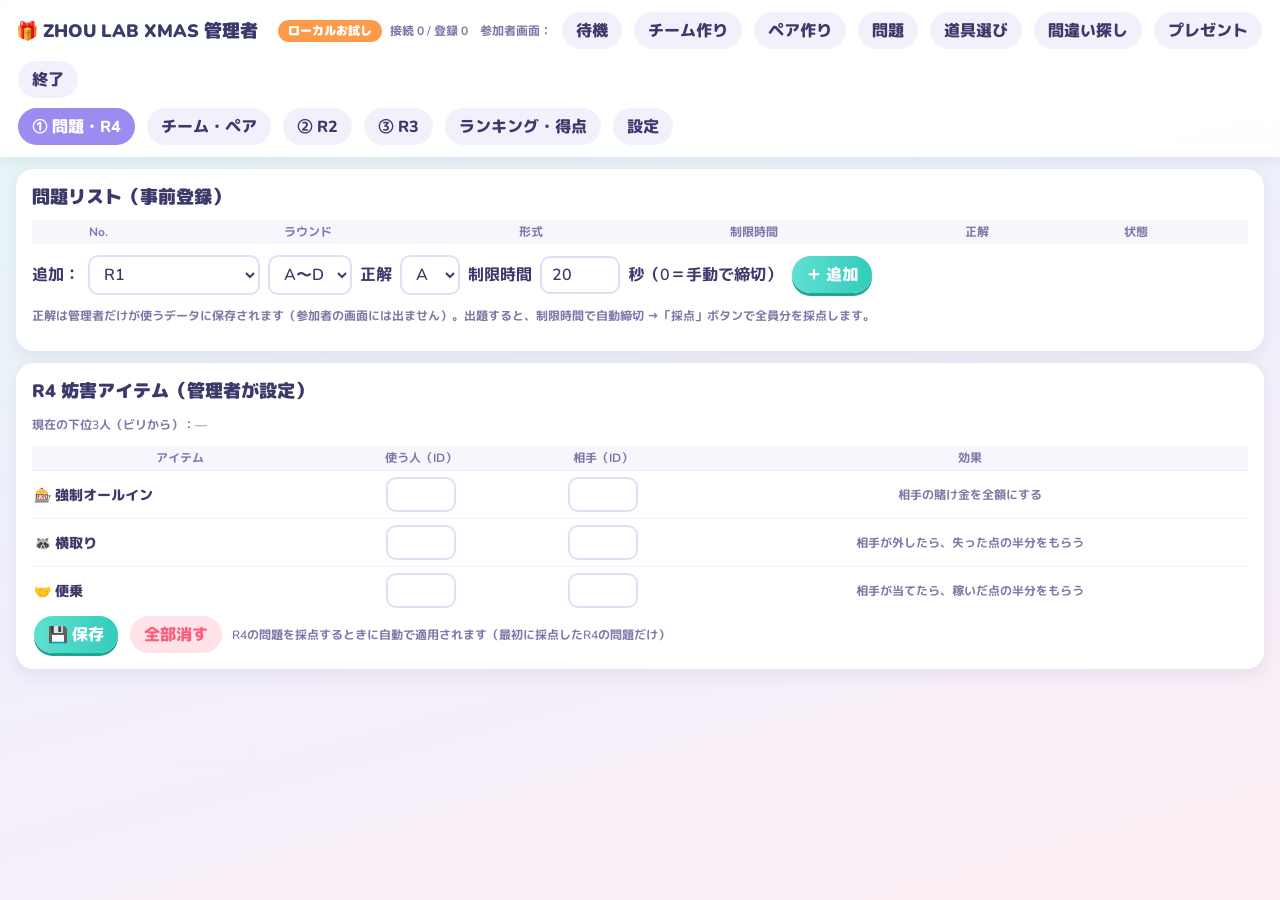
==== admin.html @ f12e36b7 "Zhou Lab Xmas Party quiz system (participant + admin) Co-Authored-By: Claude Opus 5.5 <noreply@anthr" ====
<!DOCTYPE html>
<html lang="ja">
<head>
<meta charset="utf-8">
<meta name="viewport" content="width=device-width, initial-scale=1">
<meta name="robots" content="noindex">
<title>管理者 | Zhou Lab Xmas Party</title>
<link rel="preconnect" href="https://fonts.googleapis.com"><link rel="preconnect" href="https://fonts.gstatic.com" crossorigin><link href="https://fonts.googleapis.com/css2?family=M+PLUS+Rounded+1c:wght@500;700;800;900&family=Nunito:wght@600;700;800;900&display=swap" rel="stylesheet">
<link rel="stylesheet" href="style.css">
</head>
<body class="admin">
<div id="app">読み込み中…</div>
<script type="module" src="js/admin.js"></script>
</body>
</html>
---- style.css ----
/* ===== Zhou Lab Xmas Party — パステル×丸ゴシック ===== */
:root {
  --ink: #3d3a6b; --ink2: #7d78a8; --line: #e6e2f8;
  --mint: #33ccbb; --mint2: #5fe0d0; --pink: #ff7eb3; --lav: #9b8cf0; --sky: #5bc8f0;
  --red: #ff5a7a; --green: #3fc98a; --gold: #ffc94a;
  --font: "Nunito", "M PLUS Rounded 1c", "Hiragino Maru Gothic ProN", "Noto Sans JP", sans-serif;
}
* { box-sizing: border-box; }
html, body { margin: 0; }
body { font-family: var(--font); color: var(--ink); font-weight: 700; -webkit-tap-highlight-color: transparent; touch-action: manipulation; }
button, input, select, textarea { font: inherit; color: inherit; }
.en { font-family: "Nunito", var(--font); }

/* ---------- 参加者：背景 ---------- */
body.player { min-height: 100dvh; background: linear-gradient(165deg, #c8f3ee 0%, #e9e6fc 48%, #fde3ef 100%) fixed; overflow-x: hidden; }
.bg { position: fixed; inset: 0; pointer-events: none; z-index: 0; overflow: hidden; }
.bg .snow { position: absolute; inset: 0;
  background-image: radial-gradient(#fff 1.6px, transparent 2px), radial-gradient(#ffffffcc 1.1px, transparent 1.5px), radial-gradient(#ffffffaa 2.4px, transparent 2.8px);
  background-size: 64px 80px, 40px 52px, 110px 130px; background-position: 0 0, 18px 26px, 46px 8px; animation: snow 18s linear infinite; }
@keyframes snow { to { background-position: 0 800px, 18px 546px, 46px 1308px; } }
.bg .tri { position: absolute; width: 0; height: 0; border-style: solid; }
.bg .c { position: absolute; border-radius: 50%; border: 2px solid #ffffffdd; }
.bg .wm { position: absolute; left: -8px; bottom: 18%; font-family: "Nunito", sans-serif; font-size: 92px; font-weight: 900; line-height: .9;
  color: transparent; -webkit-text-stroke: 2px #ffffffcc; white-space: nowrap; }
.bg .lights { position: absolute; top: 0; left: 0; width: 100%; height: 34px; }
.lights circle { animation: blink 2.4s ease-in-out infinite; }
.lights circle:nth-child(2n) { animation-delay: 1.2s; }
@keyframes blink { 50% { opacity: .35; } }

body.player #app { position: relative; z-index: 1; max-width: 480px; margin: 0 auto; padding: 38px 16px 28px; min-height: 100dvh; display: flex; flex-direction: column; }

/* ---------- 共通パーツ ---------- */
.card { background: #fff; border-radius: 18px; box-shadow: 0 6px 18px #7d78a822; padding: 14px 16px; position: relative; }
.lbl { font-size: 11px; font-weight: 900; letter-spacing: 2px; color: var(--ink2); font-family: "Nunito", var(--font); }
.pill { display: inline-block; font-size: 12px; font-weight: 900; color: #fff; border-radius: 999px; padding: 2px 10px; }
.muted { color: var(--ink2); }
.center { text-align: center; }
.row { display: flex; gap: 8px; align-items: center; flex-wrap: wrap; }
.grow { flex: 1; }
.err { background: var(--red); color: #fff; border-radius: 999px; padding: 8px 14px; text-align: center; margin: 8px 0; box-shadow: 0 6px 14px #ff5a7a44; }

.btn { display: block; width: 100%; border: 0; text-align: center; border-radius: 999px; padding: 13px 0 11px; font-size: 22px; font-weight: 900; letter-spacing: 2px; color: #fff; cursor: pointer;
  background: linear-gradient(90deg, var(--mint2), var(--mint)); box-shadow: 0 6px 0 #22a596, 0 10px 18px #33ccbb55; position: relative; font-family: "Nunito", var(--font); margin-top: 14px; }
.btn small { display: block; font-size: 11px; letter-spacing: 0; font-weight: 800; margin-top: -1px; }
.btn:active { transform: translateY(4px); box-shadow: 0 2px 0 #22a596; }
.btn.xmas { background: linear-gradient(90deg, #ff7e95, var(--red)); box-shadow: 0 6px 0 #d63a5a, 0 10px 18px #ff5a7a55; }
.btn.sub { background: #fff; color: var(--mint); box-shadow: 0 5px 0 #d9f4f0, 0 8px 14px #7d78a822; font-size: 17px; }
.btn:disabled { background: #cfcbe6; box-shadow: 0 6px 0 #b4afd2; }
.btn .ico { position: absolute; left: 20px; top: 50%; transform: translateY(-50%); font-size: 22px; }
.input { width: 100%; border: 2px solid #d9d4f2; border-radius: 14px; padding: 11px 14px; font-size: 20px; font-weight: 800; background: #faf9ff; text-align: center; outline: none; }
.input:focus { border-color: var(--mint); }

/* 上部バー */
.topbar { display: flex; align-items: center; gap: 10px; background: #ffffffe6; border-radius: 999px; padding: 5px 16px 5px 5px; box-shadow: 0 4px 12px #7d78a822; margin-bottom: 12px; }
.idchip { background: linear-gradient(135deg, var(--mint2), var(--mint)); color: #fff; font-weight: 900; font-size: 24px; border-radius: 999px; padding: 1px 14px; min-width: 62px; text-align: center; font-family: "Nunito", sans-serif; }
.topbar .nm { font-size: 15px; font-weight: 800; overflow: hidden; text-overflow: ellipsis; white-space: nowrap; max-width: 40%; }
.pts { margin-left: auto; text-align: right; font-weight: 900; font-size: 21px; line-height: 1.1; font-family: "Nunito", sans-serif; }
.pts small { display: block; font-size: 9px; letter-spacing: 2px; color: var(--ink2); }

/* 見出し */
.head { text-align: center; margin: 4px 0 14px; }
.head .tag { display: inline-block; background: var(--lav); color: #fff; font-size: 12px; font-weight: 900; letter-spacing: 2px; border-radius: 999px; padding: 3px 14px; font-family: "Nunito", sans-serif; }
.head .t { font-size: 30px; font-weight: 900; line-height: 1.15; margin-top: 4px; font-family: "Nunito", var(--font); }
.head .jp { font-size: 12px; color: var(--ink2); font-weight: 800; }

/* 待機 */
.wait { margin-top: auto; text-align: center; padding-top: 20px; }
.wait .t { font-size: 14px; font-weight: 900; letter-spacing: 3px; font-family: "Nunito", sans-serif; }
.wait .jp { font-size: 11px; color: var(--ink2); }
.dots { display: flex; justify-content: center; gap: 8px; margin-bottom: 8px; }
.dots i { width: 10px; height: 10px; border-radius: 50%; background: var(--mint); animation: hop 1.2s ease-in-out infinite; }
.dots i:nth-child(2) { background: var(--pink); animation-delay: .15s; }
.dots i:nth-child(3) { background: var(--gold); animation-delay: .3s; }
@keyframes hop { 40% { transform: translateY(-6px); } }

/* ---------- プレゼントボックス（CSSで描画） ---------- */
.gift { --c1: #ff9cc2; --c2: #ff6a9b; --rb: #fff; position: relative; aspect-ratio: 1 / 1; }
.gift .body { position: absolute; left: 8%; right: 8%; top: 38%; bottom: 2%; border-radius: 8% 8% 14% 14%; background: linear-gradient(160deg, var(--c1), var(--c2)); box-shadow: 0 6px 12px #7d78a833; }
.gift .lid { position: absolute; left: 2%; right: 2%; top: 26%; height: 18%; border-radius: 10%/30%; background: linear-gradient(160deg, var(--c1), var(--c2)); filter: brightness(1.06); box-shadow: 0 3px 0 #0000001a; }
.gift .rv { position: absolute; left: 43%; width: 14%; top: 26%; bottom: 2%; background: var(--rb); opacity: .95; }
.gift .bow { position: absolute; top: 6%; left: 50%; width: 52%; height: 24%; transform: translateX(-50%); }
.gift .bow::before, .gift .bow::after { content: ""; position: absolute; top: 10%; width: 48%; height: 90%; border: 0.32em solid var(--rb); border-radius: 50% 50% 50% 50% / 60% 60% 40% 40%; box-sizing: border-box; }
.gift .bow::before { left: 0; transform: rotate(-18deg); }
.gift .bow::after { right: 0; transform: rotate(18deg); }
.gift .num { position: absolute; left: 50%; top: 66%; transform: translate(-50%, -50%); background: #fff; color: var(--ink); border-radius: 999px; min-width: 46%; text-align: center;
  font-family: "Nunito", sans-serif; font-weight: 900; font-size: 1.5em; line-height: 1.25; box-shadow: 0 2px 4px #0002; }
.g1 { --c1: #ff9cc2; --c2: #ff6a9b; } .g2 { --c1: #7fe3f5; --c2: #36b8e6; } .g3 { --c1: #b9aefb; --c2: #8a78ec; }
.g4 { --c1: #86ecc0; --c2: #36c98e; --rb: #ff5a7a; } .g5 { --c1: #ffe07a; --c2: #ffb53a; --rb: #ff5a7a; }
.g6 { --c1: #ff9aa9; --c2: #ff5a7a; --rb: #ffe07a; } .g7 { --c1: #9be9e0; --c2: #33ccbb; } .g8 { --c1: #ffc1dc; --c2: #ff8fc0; }
.g9 { --c1: #a7d8ff; --c2: #5b9cf0; --rb: #ffe07a; } .g10 { --c1: #ffd6a0; --c2: #ff9a4a; }
.gift.gone { opacity: .25; filter: grayscale(1); }
.gift.gone .lid, .gift.gone .bow { transform: translate(-6%, -30%) rotate(-14deg); transform-origin: left; }
.gift.gone .bow { transform: translate(-56%, -60%) rotate(-14deg); }
.gift.on { animation: wiggle .9s ease-in-out infinite; filter: drop-shadow(0 0 10px #33ccbbcc); }
.gift.on .num { background: var(--mint); color: #fff; }
.gift.bomb .num { background: #3d3a6b; color: #fff; }
@keyframes wiggle { 0%, 100% { transform: rotate(0); } 25% { transform: rotate(-5deg) scale(1.04); } 75% { transform: rotate(5deg) scale(1.04); } }
button.giftbtn { border: 0; background: none; padding: 0; cursor: pointer; font-size: 13px; }
button.giftbtn:disabled { cursor: default; }

/* ---------- エントリー ---------- */
.logo { text-align: center; margin-top: 18px; }
.logo .l1 { font-size: 13px; font-weight: 900; letter-spacing: 5px; color: var(--mint); font-family: "Nunito", sans-serif; }
.logo .l2 { font-family: "Nunito", sans-serif; font-size: 58px; font-weight: 900; line-height: .95; margin-top: 6px; color: var(--ink); filter: drop-shadow(0 3px 0 #fff) drop-shadow(0 6px 0 #ffffff88); }
.logo .l2 em { font-style: normal; background: linear-gradient(90deg, var(--mint), var(--sky), var(--lav), var(--pink)); -webkit-background-clip: text; background-clip: text; color: transparent; }
.logo .l3 { display: inline-block; margin-top: 10px; background: var(--red); color: #fff; font-weight: 900; font-size: 14px; letter-spacing: 4px; border-radius: 999px; padding: 2px 16px; font-family: "Nunito", sans-serif; }
.logo .jp { font-size: 13px; color: var(--ink2); margin-top: 8px; }
.logo .gift { width: 120px; margin: 10px auto 0; font-size: 16px; animation: float 3s ease-in-out infinite; }
@keyframes float { 50% { transform: translateY(-8px) rotate(-3deg); } }

/* ---------- マイID ---------- */
.idcard { text-align: center; padding: 22px 16px 18px; overflow: hidden; }
.idcard::before { content: ""; position: absolute; inset: 0 0 auto 0; height: 9px; background: repeating-linear-gradient(90deg, var(--red) 0 18px, #fff 18px 26px, var(--green) 26px 44px, #fff 44px 52px); }
.idcard .big { font-family: "Nunito", sans-serif; font-size: 150px; font-weight: 900; line-height: 1; letter-spacing: -4px;
  background: linear-gradient(160deg, var(--mint) 0%, var(--sky) 45%, var(--lav) 75%, var(--pink) 100%); -webkit-background-clip: text; background-clip: text; color: transparent; }
.idcard .who { font-size: 22px; font-weight: 900; }
.chips { display: flex; gap: 8px; justify-content: center; margin-top: 8px; flex-wrap: wrap; }

/* ---------- 回答 ---------- */
.timer { display: flex; align-items: center; gap: 10px; margin-bottom: 14px; }
.tbar { flex: 1; height: 12px; border-radius: 999px; background: #ffffffaa; overflow: hidden; box-shadow: inset 0 1px 2px #7d78a833; }
.tbar i { display: block; height: 100%; border-radius: 999px; background: linear-gradient(90deg, var(--mint), var(--sky), var(--pink)); transition: width .25s linear; }
.tnum { font-size: 24px; font-weight: 900; min-width: 2ch; text-align: right; font-family: "Nunito", sans-serif; }
.choices { display: grid; grid-template-columns: 1fr 1fr; gap: 12px; }
.ch { aspect-ratio: 1.1; border-radius: 24px; border: 5px solid #fff; display: flex; align-items: center; justify-content: center; font-family: "Nunito", sans-serif;
  font-size: 84px; font-weight: 900; color: #fff; text-shadow: 0 4px 0 #0000001a; box-shadow: 0 8px 16px #7d78a833; position: relative; cursor: pointer; transition: transform .12s; }
.cA { background: linear-gradient(150deg, #ff9cc2, #ff6a9b); } .cB { background: linear-gradient(150deg, #7fe3f5, #36b8e6); }
.cC { background: linear-gradient(150deg, #ffe07a, #ffb53a); } .cD { background: linear-gradient(150deg, #86ecc0, #36c98e); }
.cO { background: radial-gradient(circle at 35% 30%, #8eeaf8, #36b8e6); border-radius: 50%; aspect-ratio: 1; }
.cX { background: radial-gradient(circle at 35% 30%, #ffb0c8, #ff6a9b); border-radius: 50%; aspect-ratio: 1; }
.choices.dimmed .ch:not(.sel) { opacity: .4; filter: saturate(.6); }
.ch.sel { transform: scale(1.04); box-shadow: 0 0 0 4px var(--mint), 0 0 24px #33ccbbaa; }
.ch .tick { position: absolute; top: 8px; right: 8px; width: 32px; height: 32px; border-radius: 50%; background: #fff; color: var(--mint); font-size: 20px; display: flex; align-items: center; justify-content: center; text-shadow: none; }
.locked { text-align: center; margin-top: 6px; }
.locked .ch { width: 56%; margin: 0 auto; font-size: 116px; cursor: default; }
.stamp { display: inline-flex; align-items: center; gap: 8px; margin-top: 20px; background: #fff; border-radius: 999px; padding: 8px 22px; font-size: 20px; font-weight: 900; letter-spacing: 2px; color: var(--mint); box-shadow: 0 6px 16px #33ccbb44; font-family: "Nunito", sans-serif; }
.locked .jp { font-size: 12px; color: var(--ink2); margin-top: 12px; }
.bigicon { font-size: 80px; text-align: center; margin: 30px 0 6px; }

/* 賭け */
.bet { text-align: center; margin-top: 14px; }
.bet .v { font-family: "Nunito", sans-serif; font-size: 46px; font-weight: 900; line-height: 1.1; }
.bet .v small { font-size: 16px; color: var(--ink2); }
input[type=range].slider { -webkit-appearance: none; appearance: none; width: 100%; height: 14px; border-radius: 999px; margin: 14px 0 10px;
  background: linear-gradient(90deg, var(--mint), var(--sky), var(--pink)) 0 / var(--p, 0%) 100% no-repeat, #eeeafb; outline: none; }
input[type=range].slider::-webkit-slider-thumb { -webkit-appearance: none; width: 32px; height: 32px; border-radius: 50%; background: #fff; border: 5px solid var(--pink); box-shadow: 0 2px 6px #7d78a855; }
input[type=range].slider::-moz-range-thumb { width: 22px; height: 22px; border-radius: 50%; background: #fff; border: 5px solid var(--pink); }
.quick { display: flex; gap: 8px; }
.quick button { flex: 1; border: 0; font-size: 12px; font-weight: 900; color: var(--ink2); background: #f4f2fd; border-radius: 999px; padding: 6px 0; font-family: "Nunito", sans-serif; }

/* ---------- 判定 ---------- */
.result { position: relative; text-align: center; padding-top: 30px; flex: 1; display: flex; flex-direction: column; }
.result .burst { position: absolute; left: -40px; right: -40px; top: -20px; height: 340px; pointer-events: none;
  background: repeating-conic-gradient(from 0deg at 50% 50%, #ffffffaa 0 7deg, transparent 7deg 18deg);
  -webkit-mask: radial-gradient(circle at 50% 50%, #000 25%, transparent 68%); mask: radial-gradient(circle at 50% 50%, #000 25%, transparent 68%); animation: spin 30s linear infinite; }
@keyframes spin { to { transform: rotate(360deg); } }
.judge { position: relative; font-family: "Nunito", sans-serif; font-size: 62px; font-weight: 900; margin-top: 90px; animation: pop .5s cubic-bezier(.3, 1.6, .5, 1);
  background: linear-gradient(90deg, #33ccbb, #5bc8f0 30%, #9b8cf0 60%, #ff7eb3 85%, #ffc94a); -webkit-background-clip: text; background-clip: text; color: transparent;
  filter: drop-shadow(3px 3px 0 #fff) drop-shadow(-3px -3px 0 #fff) drop-shadow(3px -3px 0 #fff) drop-shadow(-3px 3px 0 #fff) drop-shadow(0 8px 12px #9b8cf066); }
.judge.ng { background: linear-gradient(90deg, #a9a4cf, #8a85b8); -webkit-background-clip: text; background-clip: text; }
.judge.none { background: linear-gradient(90deg, #ff9ab9, #ff5a7a); -webkit-background-clip: text; background-clip: text; }
@keyframes pop { from { transform: scale(.3); opacity: 0; } }
.result .plus { font-family: "Nunito", sans-serif; font-size: 58px; font-weight: 900; margin-top: 50px; }
.result .plus small { display: block; font-size: 12px; letter-spacing: 4px; color: var(--ink2); }
.spark { position: absolute; color: #fff; text-shadow: 0 0 8px #fff, 0 0 14px var(--gold); animation: blink 1.6s infinite; }

/* ---------- チーム・ペア ---------- */
.teamno { font-family: "Nunito", sans-serif; font-size: 70px; font-weight: 900; color: #fff; border-radius: 22px; width: 130px; margin: 6px auto; text-shadow: 0 3px 0 #0002; }
.mem { list-style: none; padding: 0; margin: 10px 0; font-size: 17px; }
.mem li { margin: 6px 0; }
.pid { display: inline-block; background: var(--mint); color: #fff; border-radius: 999px; padding: 0 8px; font-family: "Nunito", sans-serif; font-weight: 900; }

/* ---------- 道具 ---------- */
.counter { display: flex; justify-content: space-between; align-items: center; margin-bottom: 10px; }
.counter b { font-family: "Nunito", sans-serif; font-size: 30px; font-weight: 900; color: var(--mint); }
.tools { display: grid; grid-template-columns: repeat(3, 1fr); gap: 9px; }
.tl { position: relative; background: #fff; border-radius: 16px; box-shadow: 0 4px 10px #7d78a822; border: 3px solid #fff; overflow: visible; cursor: pointer; padding: 0; }
.tl img { width: 100%; aspect-ratio: 1; object-fit: contain; display: block; border-radius: 12px; }
.tl .n { position: absolute; top: 4px; left: 7px; font-size: 11px; font-weight: 900; color: var(--ink2); background: #ffffffcc; border-radius: 6px; padding: 0 4px; }
.tl.on { border-color: var(--mint); background: #ebfbf9; }
.tl.on::after { content: "✓"; position: absolute; top: -7px; right: -7px; width: 24px; height: 24px; border-radius: 50%; background: var(--mint); color: #fff; font-size: 14px; font-weight: 900; display: flex; align-items: center; justify-content: center; }
.sticky { position: sticky; bottom: 10px; z-index: 3; }

/* ---------- 間違い探し ---------- */
.spotbar { display: flex; gap: 6px; align-items: center; margin-bottom: 8px; }
.zoom { border: 0; background: #fff; border-radius: 999px; padding: 6px 12px; font-weight: 900; color: var(--ink2); box-shadow: 0 3px 8px #7d78a822; }
.zoom.on { background: var(--mint); color: #fff; }
.spotwrap { overflow: auto; max-height: 64vh; border-radius: 16px; border: 4px solid #fff; box-shadow: 0 6px 18px #7d78a833; background: #fff; }
.spotinner { position: relative; }
.spotinner img { width: 100%; display: block; user-select: none; -webkit-user-drag: none; }
.marks { position: absolute; inset: 0; pointer-events: none; }
.mark { position: absolute; width: 34px; height: 34px; margin: -17px 0 0 -17px; border: 4px solid var(--red); border-radius: 50%; box-shadow: 0 0 0 2px #fff; }
.ans { position: absolute; transform: translate(-50%, -50%); border: 3px dashed var(--green); border-radius: 50%; }

/* ---------- プレゼント選び ---------- */
.turn { display: flex; justify-content: space-between; align-items: center; color: #fff; border-radius: 999px; padding: 9px 18px; margin-bottom: 8px; background: #b9b4d8; }
.turn.me { background: linear-gradient(90deg, #ff8aa0, var(--red)); box-shadow: 0 6px 14px #ff5a7a44; }
.turn b { font-size: 19px; font-weight: 900; font-family: "Nunito", var(--font); line-height: 1.15; }
.turn b small { display: block; font-size: 11px; font-weight: 800; opacity: .95; }
.turn span { font-size: 20px; font-weight: 900; font-family: "Nunito", sans-serif; }
.last { text-align: center; font-size: 13px; color: var(--ink2); margin-bottom: 6px; }
.last b { color: var(--red); font-size: 16px; }
.gifts { display: grid; grid-template-columns: repeat(5, 1fr); gap: 4px 6px; margin-bottom: 8px; }
.tbl { width: 100%; border-collapse: collapse; font-size: 13px; font-weight: 800; }
.tbl th { font-size: 10px; color: var(--ink2); padding: 3px; }
.tbl td { text-align: center; padding: 6px 2px; border-top: 1px solid #eeeafb; }
.tbl td:first-child { text-align: left; white-space: nowrap; }
.tbl small { color: var(--ink2); font-size: 9px; margin-left: 1px; }
.tbl .tot { font-size: 17px; color: var(--mint); font-family: "Nunito", sans-serif; }
.tbl tr.me td { background: #f2fdfb; }
.over { text-align: center; font-family: "Nunito", sans-serif; font-weight: 900; font-size: 26px; margin: 6px 0; }

/* ---------- 管理者 ---------- */
body.admin { background: linear-gradient(165deg, #e3f8f5 0%, #f1effc 50%, #fdeef4 100%) fixed; min-height: 100vh; font-weight: 600; }
body.admin #app { padding: 0 16px 40px; max-width: 1400px; margin: 0 auto; }
.abar { position: sticky; top: 0; z-index: 5; background: #ffffffee; backdrop-filter: blur(6px); margin: 0 -16px 12px; padding: 10px 16px; box-shadow: 0 4px 14px #7d78a822; }
.abar .ttl { font-family: "Nunito", var(--font); font-weight: 900; font-size: 18px; margin-right: 12px; }
.ab { border: 0; background: #f2f0fb; color: var(--ink); border-radius: 999px; padding: 7px 14px; font-weight: 800; cursor: pointer; margin: 2px; }
.ab:hover { background: #e8e5f8; }
.ab.on { background: var(--mint); color: #fff; }
.ab.main { background: linear-gradient(90deg, var(--mint2), var(--mint)); color: #fff; box-shadow: 0 3px 0 #22a596; }
.ab.warn { background: #ffe3e9; color: var(--red); }
.ab.tab.on { background: var(--lav); }
.ab:disabled { opacity: .4; cursor: default; }
.admin .card { margin: 12px 0; }
.admin h3 { margin: 0 0 10px; font-size: 18px; font-weight: 900; }
.admin input, .admin select, .admin textarea { border: 2px solid #e2def5; border-radius: 10px; padding: 6px 10px; background: #fff; }
.admin .tbl { font-size: 14px; }
.admin .tbl th { font-size: 12px; background: #f7f6fd; }
.admin .tbl td { border-top: 1px solid #efedf9; }
.admin .tbl tr.sel td { background: #effbf9; }
.admin .tbl tr.low td { background: #fff0f4; }
.admin .tools { grid-template-columns: repeat(auto-fill, minmax(110px, 1fr)); }
.admin .tl { cursor: default; padding-bottom: 6px; }
.admin .tl input { width: calc(100% - 10px); margin: 4px 5px 0; }
.tname { font-size: 10px; color: var(--ink2); padding: 2px 6px; word-break: break-all; }
.dist .drow { display: flex; align-items: center; gap: 8px; margin: 5px 0; }
.dist .dl { width: 40px; text-align: center; border-radius: 8px; color: #fff; font-weight: 900; }
.dist .dbar { height: 18px; border-radius: 999px; background: linear-gradient(90deg, var(--mint), var(--pink)); }
.ggrid { display: grid; grid-template-columns: repeat(auto-fill, minmax(420px, 1fr)); gap: 10px; }
.bigstat { font-family: "Nunito", sans-serif; font-size: 34px; font-weight: 900; }
.hint { font-size: 12px; color: var(--ink2); font-weight: 600; }
code { background: #f2f0fb; padding: 2px 6px; border-radius: 6px; }
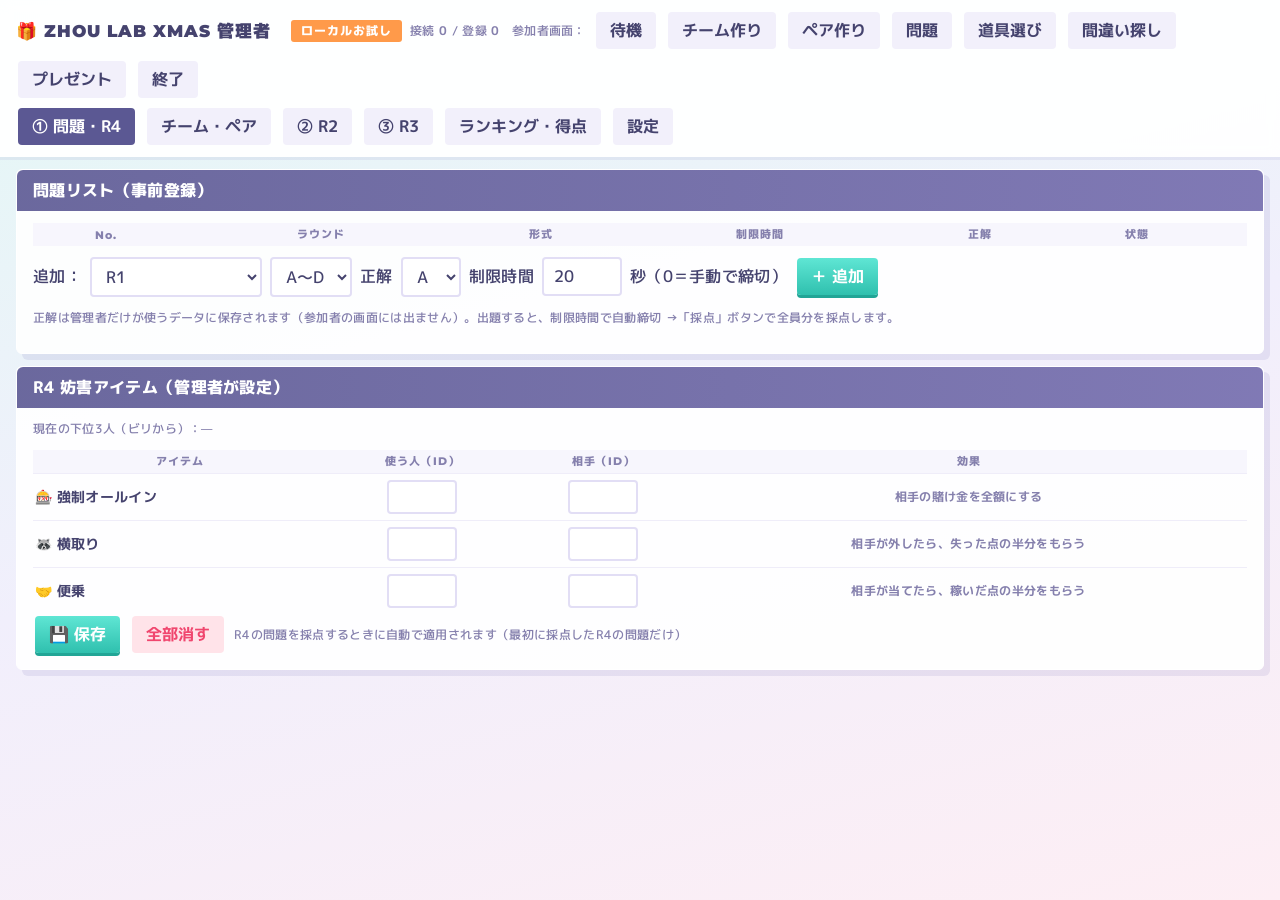
==== commit e0a68a1a: "Proseka-style UI: Montserrat + M PLUS 1p, band headers, illustrated gift boxes Co-Authored-By: Claud" ====
--- a/admin.html
+++ b/admin.html
@@ -5,7 +5,7 @@
 <meta name="viewport" content="width=device-width, initial-scale=1">
 <meta name="robots" content="noindex">
 <title>管理者 | Zhou Lab Xmas Party</title>
-<link rel="preconnect" href="https://fonts.googleapis.com"><link rel="preconnect" href="https://fonts.gstatic.com" crossorigin><link href="https://fonts.googleapis.com/css2?family=M+PLUS+Rounded+1c:wght@500;700;800;900&family=Nunito:wght@600;700;800;900&display=swap" rel="stylesheet">
+<link rel="preconnect" href="https://fonts.googleapis.com"><link rel="preconnect" href="https://fonts.gstatic.com" crossorigin><link href="https://fonts.googleapis.com/css2?family=M+PLUS+1p:wght@500;700;800;900&family=Montserrat:ital,wght@0,600;0,700;0,800;0,900;1,800;1,900&display=swap" rel="stylesheet">
 <link rel="stylesheet" href="style.css">
 </head>
 <body class="admin">
--- a/style.css
+++ b/style.css
@@ -1,27 +1,33 @@
-/* ===== Zhou Lab Xmas Party — パステル×丸ゴシック ===== */
+/* ===== Zhou Lab Xmas Party — プロセカ風（パステル×帯見出し×角ばったラベル） ===== */
 :root {
-  --ink: #3d3a6b; --ink2: #7d78a8; --line: #e6e2f8;
-  --mint: #33ccbb; --mint2: #5fe0d0; --pink: #ff7eb3; --lav: #9b8cf0; --sky: #5bc8f0;
+  --ink: #45436e; --ink2: #8580ad; --line: #e6e2f8;
+  --mint: #33ccbb; --mint2: #6ff0dc; --pink: #ff7eb3; --lav: #9b8cf0; --sky: #5bc8f0;
   --red: #ff5a7a; --green: #3fc98a; --gold: #ffc94a;
-  --font: "Nunito", "M PLUS Rounded 1c", "Hiragino Maru Gothic ProN", "Noto Sans JP", sans-serif;
+  /* 難易度ラベル風の色 */
+  --easy: #5fcf2a; --normal: #22b5e5; --hard: #ffa31a; --expert: #f0466e; --master: #b440e6;
+  --band: #5b5893;
+  --jp: "M PLUS 1p", "Hiragino Kaku Gothic ProN", "Noto Sans JP", sans-serif;
+  --en: "Montserrat", "M PLUS 1p", sans-serif;
 }
 * { box-sizing: border-box; }
 html, body { margin: 0; }
-body { font-family: var(--font); color: var(--ink); font-weight: 700; -webkit-tap-highlight-color: transparent; touch-action: manipulation; }
+body { font-family: var(--jp); color: var(--ink); font-weight: 500; -webkit-tap-highlight-color: transparent; touch-action: manipulation; letter-spacing: .02em; }
 button, input, select, textarea { font: inherit; color: inherit; }
-.en { font-family: "Nunito", var(--font); }
-
-/* ---------- 参加者：背景 ---------- */
+.en { font-family: var(--en); }
+mark { background: linear-gradient(transparent 8%, #7de8d8 8%, #7de8d8 92%, transparent 92%); color: var(--ink); padding: 0 4px; font-weight: 800; }
+
+/* ---------- 背景 ---------- */
 body.player { min-height: 100dvh; background: linear-gradient(165deg, #c8f3ee 0%, #e9e6fc 48%, #fde3ef 100%) fixed; overflow-x: hidden; }
 .bg { position: fixed; inset: 0; pointer-events: none; z-index: 0; overflow: hidden; }
 .bg .snow { position: absolute; inset: 0;
   background-image: radial-gradient(#fff 1.6px, transparent 2px), radial-gradient(#ffffffcc 1.1px, transparent 1.5px), radial-gradient(#ffffffaa 2.4px, transparent 2.8px);
   background-size: 64px 80px, 40px 52px, 110px 130px; background-position: 0 0, 18px 26px, 46px 8px; animation: snow 18s linear infinite; }
 @keyframes snow { to { background-position: 0 800px, 18px 546px, 46px 1308px; } }
+.bg .dotgrid { position: absolute; width: 150px; height: 260px; background-image: radial-gradient(#ffffffd9 2.2px, transparent 2.6px); background-size: 14px 14px; }
 .bg .tri { position: absolute; width: 0; height: 0; border-style: solid; }
 .bg .c { position: absolute; border-radius: 50%; border: 2px solid #ffffffdd; }
-.bg .wm { position: absolute; left: -8px; bottom: 18%; font-family: "Nunito", sans-serif; font-size: 92px; font-weight: 900; line-height: .9;
-  color: transparent; -webkit-text-stroke: 2px #ffffffcc; white-space: nowrap; }
+.bg .wm { position: absolute; left: -8px; bottom: 16%; font-family: var(--en); font-size: 96px; font-weight: 900; line-height: .9;
+  color: transparent; -webkit-text-stroke: 2px #ffffffcc; white-space: nowrap; letter-spacing: 2px; }
 .bg .lights { position: absolute; top: 0; left: 0; width: 100%; height: 34px; }
 .lights circle { animation: blink 2.4s ease-in-out infinite; }
 .lights circle:nth-child(2n) { animation-delay: 1.2s; }
@@ -30,203 +36,196 @@
 body.player #app { position: relative; z-index: 1; max-width: 480px; margin: 0 auto; padding: 38px 16px 28px; min-height: 100dvh; display: flex; flex-direction: column; }
 
 /* ---------- 共通パーツ ---------- */
-.card { background: #fff; border-radius: 18px; box-shadow: 0 6px 18px #7d78a822; padding: 14px 16px; position: relative; }
-.lbl { font-size: 11px; font-weight: 900; letter-spacing: 2px; color: var(--ink2); font-family: "Nunito", var(--font); }
-.pill { display: inline-block; font-size: 12px; font-weight: 900; color: #fff; border-radius: 999px; padding: 2px 10px; }
+.card { background: #ffffffeb; border-radius: 6px; box-shadow: 6px 6px 0 #5a50a01c; padding: 14px 16px; position: relative; border: 1px solid #fff; }
+.lbl { font-family: var(--en); font-size: 11px; font-weight: 800; letter-spacing: 2.5px; color: var(--ink2); }
+.pill { display: inline-block; font-family: var(--en); font-size: 12px; font-weight: 800; color: #fff; padding: 2px 10px; border-radius: 3px; letter-spacing: 1px; }
 .muted { color: var(--ink2); }
 .center { text-align: center; }
 .row { display: flex; gap: 8px; align-items: center; flex-wrap: wrap; }
 .grow { flex: 1; }
-.err { background: var(--red); color: #fff; border-radius: 999px; padding: 8px 14px; text-align: center; margin: 8px 0; box-shadow: 0 6px 14px #ff5a7a44; }
-
-.btn { display: block; width: 100%; border: 0; text-align: center; border-radius: 999px; padding: 13px 0 11px; font-size: 22px; font-weight: 900; letter-spacing: 2px; color: #fff; cursor: pointer;
-  background: linear-gradient(90deg, var(--mint2), var(--mint)); box-shadow: 0 6px 0 #22a596, 0 10px 18px #33ccbb55; position: relative; font-family: "Nunito", var(--font); margin-top: 14px; }
-.btn small { display: block; font-size: 11px; letter-spacing: 0; font-weight: 800; margin-top: -1px; }
-.btn:active { transform: translateY(4px); box-shadow: 0 2px 0 #22a596; }
-.btn.xmas { background: linear-gradient(90deg, #ff7e95, var(--red)); box-shadow: 0 6px 0 #d63a5a, 0 10px 18px #ff5a7a55; }
-.btn.sub { background: #fff; color: var(--mint); box-shadow: 0 5px 0 #d9f4f0, 0 8px 14px #7d78a822; font-size: 17px; }
-.btn:disabled { background: #cfcbe6; box-shadow: 0 6px 0 #b4afd2; }
-.btn .ico { position: absolute; left: 20px; top: 50%; transform: translateY(-50%); font-size: 22px; }
-.input { width: 100%; border: 2px solid #d9d4f2; border-radius: 14px; padding: 11px 14px; font-size: 20px; font-weight: 800; background: #faf9ff; text-align: center; outline: none; }
-.input:focus { border-color: var(--mint); }
+.err { background: var(--expert); color: #fff; border-radius: 4px; padding: 8px 14px; text-align: center; margin: 8px 0; font-weight: 700; box-shadow: 4px 4px 0 #f0466e33; }
+
+.btn { display: block; width: 100%; border: 0; text-align: center; border-radius: 999px; padding: 13px 0 10px; font-family: var(--en); font-size: 21px; font-weight: 800; letter-spacing: 4px; color: #fff; cursor: pointer;
+  background: linear-gradient(180deg, #74f0dd 0%, #33ccbb 100%); box-shadow: inset 0 0 0 2px #ffffffaa, 0 4px 0 #21a596, 0 8px 18px #33ccbb44; position: relative; margin-top: 14px; text-shadow: 0 1px 0 #0000001f; }
+.btn small { display: block; font-family: var(--jp); font-size: 11px; letter-spacing: .05em; font-weight: 700; margin-top: 0; }
+.btn:active { transform: translateY(3px); box-shadow: inset 0 0 0 2px #ffffffaa, 0 1px 0 #21a596; }
+.btn.xmas { background: linear-gradient(180deg, #ff8fa6 0%, #f0466e 100%); box-shadow: inset 0 0 0 2px #ffffffaa, 0 4px 0 #c42f52, 0 8px 18px #f0466e44; }
+.btn.sub { background: #fff; color: var(--ink); box-shadow: 0 4px 0 #e2def5, 0 6px 14px #5a50a01a; font-size: 16px; letter-spacing: 2px; text-shadow: none; }
+.btn.sub::after { content: "›"; position: absolute; right: 22px; top: 50%; transform: translateY(-55%); font-size: 26px; color: var(--mint); }
+.btn:disabled { background: linear-gradient(180deg, #dcd8ee, #c4bfdf); box-shadow: inset 0 0 0 2px #ffffff88, 0 4px 0 #aaa4cc; }
+.btn .ico { position: absolute; left: 22px; top: 50%; transform: translateY(-50%); font-size: 22px; }
+.input { width: 100%; border: 2px solid #ddd8f3; border-radius: 6px; padding: 11px 14px; font-size: 20px; font-weight: 700; background: #fff; text-align: center; outline: none; font-family: var(--jp); }
+.input:focus { border-color: var(--mint); box-shadow: 0 0 0 3px #33ccbb33; }
 
 /* 上部バー */
-.topbar { display: flex; align-items: center; gap: 10px; background: #ffffffe6; border-radius: 999px; padding: 5px 16px 5px 5px; box-shadow: 0 4px 12px #7d78a822; margin-bottom: 12px; }
-.idchip { background: linear-gradient(135deg, var(--mint2), var(--mint)); color: #fff; font-weight: 900; font-size: 24px; border-radius: 999px; padding: 1px 14px; min-width: 62px; text-align: center; font-family: "Nunito", sans-serif; }
-.topbar .nm { font-size: 15px; font-weight: 800; overflow: hidden; text-overflow: ellipsis; white-space: nowrap; max-width: 40%; }
-.pts { margin-left: auto; text-align: right; font-weight: 900; font-size: 21px; line-height: 1.1; font-family: "Nunito", sans-serif; }
-.pts small { display: block; font-size: 9px; letter-spacing: 2px; color: var(--ink2); }
-
-/* 見出し */
-.head { text-align: center; margin: 4px 0 14px; }
-.head .tag { display: inline-block; background: var(--lav); color: #fff; font-size: 12px; font-weight: 900; letter-spacing: 2px; border-radius: 999px; padding: 3px 14px; font-family: "Nunito", sans-serif; }
-.head .t { font-size: 30px; font-weight: 900; line-height: 1.15; margin-top: 4px; font-family: "Nunito", var(--font); }
-.head .jp { font-size: 12px; color: var(--ink2); font-weight: 800; }
+.topbar { display: flex; align-items: center; gap: 10px; background: #ffffffeb; border-radius: 6px; padding: 6px 14px 6px 6px; box-shadow: 5px 5px 0 #5a50a01c; margin-bottom: 14px; border: 1px solid #fff; }
+.idchip { background: linear-gradient(180deg, #5fe6d4, #2fc0ae); color: #fff; font-family: var(--en); font-weight: 900; font-size: 22px; border-radius: 4px; padding: 2px 12px 1px; min-width: 60px; text-align: center; letter-spacing: 1px; position: relative; }
+.idchip::before { content: "ID"; display: block; font-size: 8px; letter-spacing: 2px; margin-bottom: -4px; opacity: .9; }
+.topbar .nm { font-size: 15px; font-weight: 700; overflow: hidden; text-overflow: ellipsis; white-space: nowrap; max-width: 44%; }
+.pts { margin-left: auto; text-align: right; font-family: var(--en); font-weight: 900; font-size: 22px; line-height: 1.05; }
+.pts small { display: block; font-size: 9px; letter-spacing: 2.5px; color: var(--ink2); font-weight: 800; }
+
+/* 見出し（半透明の紺の帯＋輪郭だけの英字） */
+.head { position: relative; text-align: center; margin: 2px -16px 16px; padding: 12px 16px 12px; background: linear-gradient(90deg, #5b5893e0, #6a62a8d9); color: #fff; overflow: hidden; }
+.head .t { position: relative; font-family: var(--en); font-size: 25px; font-weight: 900; line-height: 1.15; margin-top: 6px; letter-spacing: 1px; }
+.head .t::before { content: attr(data-t); position: absolute; left: 50%; top: 50%; transform: translate(-50%, -54%); font-size: 64px; white-space: nowrap; color: transparent; -webkit-text-stroke: 1.2px #ffffff40; z-index: -1; letter-spacing: 3px; }
+.head .tag { display: inline-block; background: var(--normal); color: #fff; font-family: var(--en); font-size: 12px; font-weight: 800; letter-spacing: 2px; padding: 3px 14px 2px; border-radius: 2px; }
+.head .tag.append { background: linear-gradient(90deg, #a77cf2, #ff6fb0); }
+.head .jp { font-size: 12px; font-weight: 500; opacity: .95; margin-top: 2px; }
 
 /* 待機 */
 .wait { margin-top: auto; text-align: center; padding-top: 20px; }
-.wait .t { font-size: 14px; font-weight: 900; letter-spacing: 3px; font-family: "Nunito", sans-serif; }
+.wait .t { font-family: var(--en); font-size: 13px; font-weight: 800; letter-spacing: 3px; }
 .wait .jp { font-size: 11px; color: var(--ink2); }
 .dots { display: flex; justify-content: center; gap: 8px; margin-bottom: 8px; }
-.dots i { width: 10px; height: 10px; border-radius: 50%; background: var(--mint); animation: hop 1.2s ease-in-out infinite; }
+.dots i { width: 9px; height: 9px; transform: rotate(45deg); background: var(--mint); animation: hop 1.2s ease-in-out infinite; }
 .dots i:nth-child(2) { background: var(--pink); animation-delay: .15s; }
 .dots i:nth-child(3) { background: var(--gold); animation-delay: .3s; }
-@keyframes hop { 40% { transform: translateY(-6px); } }
-
-/* ---------- プレゼントボックス（CSSで描画） ---------- */
-.gift { --c1: #ff9cc2; --c2: #ff6a9b; --rb: #fff; position: relative; aspect-ratio: 1 / 1; }
-.gift .body { position: absolute; left: 8%; right: 8%; top: 38%; bottom: 2%; border-radius: 8% 8% 14% 14%; background: linear-gradient(160deg, var(--c1), var(--c2)); box-shadow: 0 6px 12px #7d78a833; }
-.gift .lid { position: absolute; left: 2%; right: 2%; top: 26%; height: 18%; border-radius: 10%/30%; background: linear-gradient(160deg, var(--c1), var(--c2)); filter: brightness(1.06); box-shadow: 0 3px 0 #0000001a; }
-.gift .rv { position: absolute; left: 43%; width: 14%; top: 26%; bottom: 2%; background: var(--rb); opacity: .95; }
-.gift .bow { position: absolute; top: 6%; left: 50%; width: 52%; height: 24%; transform: translateX(-50%); }
-.gift .bow::before, .gift .bow::after { content: ""; position: absolute; top: 10%; width: 48%; height: 90%; border: 0.32em solid var(--rb); border-radius: 50% 50% 50% 50% / 60% 60% 40% 40%; box-sizing: border-box; }
-.gift .bow::before { left: 0; transform: rotate(-18deg); }
-.gift .bow::after { right: 0; transform: rotate(18deg); }
-.gift .num { position: absolute; left: 50%; top: 66%; transform: translate(-50%, -50%); background: #fff; color: var(--ink); border-radius: 999px; min-width: 46%; text-align: center;
-  font-family: "Nunito", sans-serif; font-weight: 900; font-size: 1.5em; line-height: 1.25; box-shadow: 0 2px 4px #0002; }
-.g1 { --c1: #ff9cc2; --c2: #ff6a9b; } .g2 { --c1: #7fe3f5; --c2: #36b8e6; } .g3 { --c1: #b9aefb; --c2: #8a78ec; }
-.g4 { --c1: #86ecc0; --c2: #36c98e; --rb: #ff5a7a; } .g5 { --c1: #ffe07a; --c2: #ffb53a; --rb: #ff5a7a; }
-.g6 { --c1: #ff9aa9; --c2: #ff5a7a; --rb: #ffe07a; } .g7 { --c1: #9be9e0; --c2: #33ccbb; } .g8 { --c1: #ffc1dc; --c2: #ff8fc0; }
-.g9 { --c1: #a7d8ff; --c2: #5b9cf0; --rb: #ffe07a; } .g10 { --c1: #ffd6a0; --c2: #ff9a4a; }
-.gift.gone { opacity: .25; filter: grayscale(1); }
-.gift.gone .lid, .gift.gone .bow { transform: translate(-6%, -30%) rotate(-14deg); transform-origin: left; }
-.gift.gone .bow { transform: translate(-56%, -60%) rotate(-14deg); }
-.gift.on { animation: wiggle .9s ease-in-out infinite; filter: drop-shadow(0 0 10px #33ccbbcc); }
-.gift.on .num { background: var(--mint); color: #fff; }
-.gift.bomb .num { background: #3d3a6b; color: #fff; }
-@keyframes wiggle { 0%, 100% { transform: rotate(0); } 25% { transform: rotate(-5deg) scale(1.04); } 75% { transform: rotate(5deg) scale(1.04); } }
-button.giftbtn { border: 0; background: none; padding: 0; cursor: pointer; font-size: 13px; }
+@keyframes hop { 40% { transform: translateY(-6px) rotate(45deg); } }
+
+/* ---------- プレゼントボックス ---------- */
+.gift { position: relative; width: 100%; aspect-ratio: 1; transition: transform .2s, filter .2s; }
+.gift svg { width: 100%; height: 100%; display: block; overflow: visible; }
+.gift text { font-family: var(--en); font-weight: 900; font-size: 16px; fill: var(--ink); }
+.gift.on { transform: translateY(-7px) scale(1.06); filter: drop-shadow(0 0 8px #33ccbbcc) drop-shadow(0 0 2px #fff); animation: wiggle 1s ease-in-out infinite; }
+.gift.on text { fill: var(--mint); }
+.gift.gone { opacity: .5; filter: saturate(.25) brightness(1.1); }
+.gift.bomb text { font-size: 12px; }
+.gift.bomb { filter: drop-shadow(0 0 6px #f0466e99); }
+@keyframes wiggle { 0%, 100% { rotate: 0deg; } 25% { rotate: -4deg; } 75% { rotate: 4deg; } }
+button.giftbtn { border: 0; background: none; padding: 0; cursor: pointer; }
 button.giftbtn:disabled { cursor: default; }
 
 /* ---------- エントリー ---------- */
-.logo { text-align: center; margin-top: 18px; }
-.logo .l1 { font-size: 13px; font-weight: 900; letter-spacing: 5px; color: var(--mint); font-family: "Nunito", sans-serif; }
-.logo .l2 { font-family: "Nunito", sans-serif; font-size: 58px; font-weight: 900; line-height: .95; margin-top: 6px; color: var(--ink); filter: drop-shadow(0 3px 0 #fff) drop-shadow(0 6px 0 #ffffff88); }
-.logo .l2 em { font-style: normal; background: linear-gradient(90deg, var(--mint), var(--sky), var(--lav), var(--pink)); -webkit-background-clip: text; background-clip: text; color: transparent; }
-.logo .l3 { display: inline-block; margin-top: 10px; background: var(--red); color: #fff; font-weight: 900; font-size: 14px; letter-spacing: 4px; border-radius: 999px; padding: 2px 16px; font-family: "Nunito", sans-serif; }
-.logo .jp { font-size: 13px; color: var(--ink2); margin-top: 8px; }
-.logo .gift { width: 120px; margin: 10px auto 0; font-size: 16px; animation: float 3s ease-in-out infinite; }
+.logo { text-align: center; margin-top: 16px; position: relative; }
+.logo .l1 { font-family: var(--en); font-size: 12px; font-weight: 800; letter-spacing: 5px; color: var(--ink2); }
+.logo .l2 { font-family: var(--en); font-style: italic; font-size: 54px; font-weight: 900; line-height: .92; margin-top: 8px; letter-spacing: -1px;
+  background: linear-gradient(100deg, #33ccbb 0%, #5bc8f0 35%, #9b8cf0 65%, #ff7eb3 100%); -webkit-background-clip: text; background-clip: text; color: transparent;
+  filter: drop-shadow(2px 2px 0 #fff) drop-shadow(-2px -2px 0 #fff) drop-shadow(2px -2px 0 #fff) drop-shadow(-2px 2px 0 #fff) drop-shadow(4px 5px 0 #5b589333); padding: 0 8px; }
+.logo .l0 { font-family: var(--en); font-size: 26px; font-weight: 900; color: var(--ink); letter-spacing: 6px; margin-top: 6px; }
+.logo .l3 { display: inline-block; margin-top: 12px; background: var(--expert); color: #fff; font-family: var(--en); font-weight: 800; font-size: 13px; letter-spacing: 5px; padding: 3px 16px 2px; border-radius: 2px; }
+.logo .jp { font-size: 13px; color: var(--ink2); margin-top: 6px; }
+.logo .gift { width: 150px; margin: 4px auto -6px; animation: float 3s ease-in-out infinite; }
 @keyframes float { 50% { transform: translateY(-8px) rotate(-3deg); } }
 
 /* ---------- マイID ---------- */
 .idcard { text-align: center; padding: 22px 16px 18px; overflow: hidden; }
-.idcard::before { content: ""; position: absolute; inset: 0 0 auto 0; height: 9px; background: repeating-linear-gradient(90deg, var(--red) 0 18px, #fff 18px 26px, var(--green) 26px 44px, #fff 44px 52px); }
-.idcard .big { font-family: "Nunito", sans-serif; font-size: 150px; font-weight: 900; line-height: 1; letter-spacing: -4px;
-  background: linear-gradient(160deg, var(--mint) 0%, var(--sky) 45%, var(--lav) 75%, var(--pink) 100%); -webkit-background-clip: text; background-clip: text; color: transparent; }
-.idcard .who { font-size: 22px; font-weight: 900; }
+.idcard::before { content: ""; position: absolute; inset: 0 0 auto 0; height: 8px; background: repeating-linear-gradient(-45deg, var(--expert) 0 10px, #fff 10px 20px, var(--green) 20px 30px, #fff 30px 40px); }
+.idcard .big { font-family: var(--en); font-size: 140px; font-weight: 900; line-height: 1; letter-spacing: -2px; font-style: italic;
+  background: linear-gradient(160deg, var(--mint) 0%, var(--sky) 45%, var(--lav) 75%, var(--pink) 100%); -webkit-background-clip: text; background-clip: text; color: transparent; padding-right: 10px; }
+.idcard .who { font-size: 22px; font-weight: 800; }
 .chips { display: flex; gap: 8px; justify-content: center; margin-top: 8px; flex-wrap: wrap; }
 
 /* ---------- 回答 ---------- */
 .timer { display: flex; align-items: center; gap: 10px; margin-bottom: 14px; }
-.tbar { flex: 1; height: 12px; border-radius: 999px; background: #ffffffaa; overflow: hidden; box-shadow: inset 0 1px 2px #7d78a833; }
-.tbar i { display: block; height: 100%; border-radius: 999px; background: linear-gradient(90deg, var(--mint), var(--sky), var(--pink)); transition: width .25s linear; }
-.tnum { font-size: 24px; font-weight: 900; min-width: 2ch; text-align: right; font-family: "Nunito", sans-serif; }
+.tbar { flex: 1; height: 10px; background: #ffffffaa; overflow: hidden; border-radius: 2px; box-shadow: inset 0 0 0 1px #fff; }
+.tbar i { display: block; height: 100%; background: linear-gradient(90deg, var(--mint), var(--sky), var(--pink)); transition: width .25s linear; }
+.tnum { font-family: var(--en); font-size: 24px; font-weight: 900; min-width: 2ch; text-align: right; }
 .choices { display: grid; grid-template-columns: 1fr 1fr; gap: 12px; }
-.ch { aspect-ratio: 1.1; border-radius: 24px; border: 5px solid #fff; display: flex; align-items: center; justify-content: center; font-family: "Nunito", sans-serif;
-  font-size: 84px; font-weight: 900; color: #fff; text-shadow: 0 4px 0 #0000001a; box-shadow: 0 8px 16px #7d78a833; position: relative; cursor: pointer; transition: transform .12s; }
-.cA { background: linear-gradient(150deg, #ff9cc2, #ff6a9b); } .cB { background: linear-gradient(150deg, #7fe3f5, #36b8e6); }
-.cC { background: linear-gradient(150deg, #ffe07a, #ffb53a); } .cD { background: linear-gradient(150deg, #86ecc0, #36c98e); }
-.cO { background: radial-gradient(circle at 35% 30%, #8eeaf8, #36b8e6); border-radius: 50%; aspect-ratio: 1; }
-.cX { background: radial-gradient(circle at 35% 30%, #ffb0c8, #ff6a9b); border-radius: 50%; aspect-ratio: 1; }
-.choices.dimmed .ch:not(.sel) { opacity: .4; filter: saturate(.6); }
-.ch.sel { transform: scale(1.04); box-shadow: 0 0 0 4px var(--mint), 0 0 24px #33ccbbaa; }
-.ch .tick { position: absolute; top: 8px; right: 8px; width: 32px; height: 32px; border-radius: 50%; background: #fff; color: var(--mint); font-size: 20px; display: flex; align-items: center; justify-content: center; text-shadow: none; }
+.ch { aspect-ratio: 1.15; border-radius: 10px; border: 4px solid #fff; display: flex; align-items: center; justify-content: center; font-family: var(--en);
+  font-size: 80px; font-weight: 900; color: #fff; text-shadow: 3px 3px 0 #00000022; box-shadow: 5px 5px 0 #5a50a022; position: relative; cursor: pointer; transition: transform .12s; overflow: hidden; }
+.ch::after { content: ""; position: absolute; inset: 0 0 55% 0; background: linear-gradient(#ffffff40, #ffffff00); pointer-events: none; }
+.cA { background: linear-gradient(160deg, #ff7fae, #f0466e); } .cB { background: linear-gradient(160deg, #5fd2f5, #189fd6); }
+.cC { background: linear-gradient(160deg, #ffc65a, #ff9a12); } .cD { background: linear-gradient(160deg, #8fe25c, #45b81e); }
+.cO { background: linear-gradient(160deg, #5fd2f5, #189fd6); border-radius: 50%; aspect-ratio: 1; }
+.cX { background: linear-gradient(160deg, #ff7fae, #f0466e); border-radius: 50%; aspect-ratio: 1; }
+.choices.dimmed .ch:not(.sel) { opacity: .4; filter: saturate(.5); }
+.ch.sel { transform: scale(1.04); box-shadow: 0 0 0 4px var(--mint), 0 0 22px #33ccbbaa; }
+.ch .tick { position: absolute; top: 8px; right: 8px; width: 30px; height: 30px; border-radius: 50%; background: #fff; color: var(--mint); font-size: 18px; display: flex; align-items: center; justify-content: center; text-shadow: none; z-index: 1; }
 .locked { text-align: center; margin-top: 6px; }
-.locked .ch { width: 56%; margin: 0 auto; font-size: 116px; cursor: default; }
-.stamp { display: inline-flex; align-items: center; gap: 8px; margin-top: 20px; background: #fff; border-radius: 999px; padding: 8px 22px; font-size: 20px; font-weight: 900; letter-spacing: 2px; color: var(--mint); box-shadow: 0 6px 16px #33ccbb44; font-family: "Nunito", sans-serif; }
+.locked .ch { width: 54%; margin: 0 auto; font-size: 110px; cursor: default; }
+.stamp { display: inline-flex; align-items: center; gap: 8px; margin-top: 20px; background: #fff; padding: 8px 20px 7px; font-family: var(--en); font-size: 17px; font-weight: 800; letter-spacing: 3px; color: var(--mint); box-shadow: 4px 4px 0 #33ccbb33; border-radius: 3px; border-left: 6px solid var(--mint); }
 .locked .jp { font-size: 12px; color: var(--ink2); margin-top: 12px; }
 .bigicon { font-size: 80px; text-align: center; margin: 30px 0 6px; }
 
 /* 賭け */
 .bet { text-align: center; margin-top: 14px; }
-.bet .v { font-family: "Nunito", sans-serif; font-size: 46px; font-weight: 900; line-height: 1.1; }
+.bet .v { font-family: var(--en); font-size: 44px; font-weight: 900; line-height: 1.1; }
 .bet .v small { font-size: 16px; color: var(--ink2); }
-input[type=range].slider { -webkit-appearance: none; appearance: none; width: 100%; height: 14px; border-radius: 999px; margin: 14px 0 10px;
+input[type=range].slider { -webkit-appearance: none; appearance: none; width: 100%; height: 10px; margin: 16px 0 12px; border-radius: 2px;
   background: linear-gradient(90deg, var(--mint), var(--sky), var(--pink)) 0 / var(--p, 0%) 100% no-repeat, #eeeafb; outline: none; }
-input[type=range].slider::-webkit-slider-thumb { -webkit-appearance: none; width: 32px; height: 32px; border-radius: 50%; background: #fff; border: 5px solid var(--pink); box-shadow: 0 2px 6px #7d78a855; }
+input[type=range].slider::-webkit-slider-thumb { -webkit-appearance: none; width: 30px; height: 30px; border-radius: 50%; background: #fff; border: 5px solid var(--pink); box-shadow: 2px 2px 0 #5a50a033; }
 input[type=range].slider::-moz-range-thumb { width: 22px; height: 22px; border-radius: 50%; background: #fff; border: 5px solid var(--pink); }
 .quick { display: flex; gap: 8px; }
-.quick button { flex: 1; border: 0; font-size: 12px; font-weight: 900; color: var(--ink2); background: #f4f2fd; border-radius: 999px; padding: 6px 0; font-family: "Nunito", sans-serif; }
+.quick button { flex: 1; border: 0; font-family: var(--en); font-size: 11px; font-weight: 800; letter-spacing: 1px; color: var(--ink2); background: #f2f0fb; border-radius: 3px; padding: 6px 0; }
 
 /* ---------- 判定 ---------- */
 .result { position: relative; text-align: center; padding-top: 30px; flex: 1; display: flex; flex-direction: column; }
-.result .burst { position: absolute; left: -40px; right: -40px; top: -20px; height: 340px; pointer-events: none;
-  background: repeating-conic-gradient(from 0deg at 50% 50%, #ffffffaa 0 7deg, transparent 7deg 18deg);
-  -webkit-mask: radial-gradient(circle at 50% 50%, #000 25%, transparent 68%); mask: radial-gradient(circle at 50% 50%, #000 25%, transparent 68%); animation: spin 30s linear infinite; }
+.result .burst { position: absolute; left: -50px; right: -50px; top: 0; height: 330px; pointer-events: none;
+  background: repeating-conic-gradient(from 0deg at 50% 50%, #ffffffbb 0 6deg, transparent 6deg 15deg);
+  -webkit-mask: radial-gradient(circle at 50% 50%, #000 22%, transparent 66%); mask: radial-gradient(circle at 50% 50%, #000 22%, transparent 66%); animation: spin 30s linear infinite; }
 @keyframes spin { to { transform: rotate(360deg); } }
-.judge { position: relative; font-family: "Nunito", sans-serif; font-size: 62px; font-weight: 900; margin-top: 90px; animation: pop .5s cubic-bezier(.3, 1.6, .5, 1);
-  background: linear-gradient(90deg, #33ccbb, #5bc8f0 30%, #9b8cf0 60%, #ff7eb3 85%, #ffc94a); -webkit-background-clip: text; background-clip: text; color: transparent;
-  filter: drop-shadow(3px 3px 0 #fff) drop-shadow(-3px -3px 0 #fff) drop-shadow(3px -3px 0 #fff) drop-shadow(-3px 3px 0 #fff) drop-shadow(0 8px 12px #9b8cf066); }
-.judge.ng { background: linear-gradient(90deg, #a9a4cf, #8a85b8); -webkit-background-clip: text; background-clip: text; }
-.judge.none { background: linear-gradient(90deg, #ff9ab9, #ff5a7a); -webkit-background-clip: text; background-clip: text; }
+.judge { position: relative; font-family: var(--en); font-style: italic; font-size: 58px; font-weight: 900; margin-top: 100px; letter-spacing: -1px; animation: pop .5s cubic-bezier(.3, 1.6, .5, 1);
+  background: linear-gradient(180deg, #ffffff 0%, #c9fff7 22%, #33ccbb 48%, #5bc8f0 62%, #ff7eb3 100%); -webkit-background-clip: text; background-clip: text; color: transparent; padding: 0 10px;
+  filter: drop-shadow(2.5px 2.5px 0 #fff) drop-shadow(-2.5px -2.5px 0 #fff) drop-shadow(2.5px -2.5px 0 #fff) drop-shadow(-2.5px 2.5px 0 #fff) drop-shadow(5px 6px 0 #9b8cf055); }
+.judge.ng { background: linear-gradient(180deg, #fff 0%, #d9d6ee 30%, #8d88bb 100%); -webkit-background-clip: text; background-clip: text; }
+.judge.none { background: linear-gradient(180deg, #fff 0%, #ffd0dc 30%, #f0466e 100%); -webkit-background-clip: text; background-clip: text; }
 @keyframes pop { from { transform: scale(.3); opacity: 0; } }
-.result .plus { font-family: "Nunito", sans-serif; font-size: 58px; font-weight: 900; margin-top: 50px; }
-.result .plus small { display: block; font-size: 12px; letter-spacing: 4px; color: var(--ink2); }
+.result .plus { font-family: var(--en); font-size: 54px; font-weight: 900; margin-top: 52px; }
+.result .plus small { display: block; font-size: 11px; letter-spacing: 4px; color: var(--ink2); font-weight: 800; }
 .spark { position: absolute; color: #fff; text-shadow: 0 0 8px #fff, 0 0 14px var(--gold); animation: blink 1.6s infinite; }
 
 /* ---------- チーム・ペア ---------- */
-.teamno { font-family: "Nunito", sans-serif; font-size: 70px; font-weight: 900; color: #fff; border-radius: 22px; width: 130px; margin: 6px auto; text-shadow: 0 3px 0 #0002; }
+.teamno { font-family: var(--en); font-size: 64px; font-weight: 900; color: #fff; border-radius: 6px; width: 120px; margin: 6px auto; text-shadow: 3px 3px 0 #0002; box-shadow: inset 0 0 0 3px #ffffff88, 4px 4px 0 #5a50a022; }
 .mem { list-style: none; padding: 0; margin: 10px 0; font-size: 17px; }
 .mem li { margin: 6px 0; }
-.pid { display: inline-block; background: var(--mint); color: #fff; border-radius: 999px; padding: 0 8px; font-family: "Nunito", sans-serif; font-weight: 900; }
+.pid { display: inline-block; background: var(--mint); color: #fff; border-radius: 3px; padding: 0 7px; font-family: var(--en); font-weight: 800; font-size: .9em; }
 
 /* ---------- 道具 ---------- */
-.counter { display: flex; justify-content: space-between; align-items: center; margin-bottom: 10px; }
-.counter b { font-family: "Nunito", sans-serif; font-size: 30px; font-weight: 900; color: var(--mint); }
 .tools { display: grid; grid-template-columns: repeat(3, 1fr); gap: 9px; }
-.tl { position: relative; background: #fff; border-radius: 16px; box-shadow: 0 4px 10px #7d78a822; border: 3px solid #fff; overflow: visible; cursor: pointer; padding: 0; }
-.tl img { width: 100%; aspect-ratio: 1; object-fit: contain; display: block; border-radius: 12px; }
-.tl .n { position: absolute; top: 4px; left: 7px; font-size: 11px; font-weight: 900; color: var(--ink2); background: #ffffffcc; border-radius: 6px; padding: 0 4px; }
-.tl.on { border-color: var(--mint); background: #ebfbf9; }
-.tl.on::after { content: "✓"; position: absolute; top: -7px; right: -7px; width: 24px; height: 24px; border-radius: 50%; background: var(--mint); color: #fff; font-size: 14px; font-weight: 900; display: flex; align-items: center; justify-content: center; }
+.tl { position: relative; background: #fff; border-radius: 6px; box-shadow: 4px 4px 0 #5a50a01a; border: 3px solid #fff; overflow: visible; cursor: pointer; padding: 0; }
+.tl img { width: 100%; aspect-ratio: 1; object-fit: contain; display: block; border-radius: 3px; }
+.tl .n { position: absolute; top: 0; left: 0; font-family: var(--en); font-size: 11px; font-weight: 800; color: #fff; background: var(--band); border-radius: 0 0 4px 0; padding: 1px 6px; }
+.tl.on { border-color: var(--mint); background: #effcfa; box-shadow: 0 0 0 2px #33ccbb55, 4px 4px 0 #5a50a01a; }
+.tl.on::after { content: "✓"; position: absolute; top: -8px; right: -8px; width: 24px; height: 24px; border-radius: 50%; background: var(--mint); color: #fff; font-size: 14px; font-weight: 900; display: flex; align-items: center; justify-content: center; box-shadow: 0 0 0 2px #fff; }
 .sticky { position: sticky; bottom: 10px; z-index: 3; }
 
 /* ---------- 間違い探し ---------- */
 .spotbar { display: flex; gap: 6px; align-items: center; margin-bottom: 8px; }
-.zoom { border: 0; background: #fff; border-radius: 999px; padding: 6px 12px; font-weight: 900; color: var(--ink2); box-shadow: 0 3px 8px #7d78a822; }
+.zoom { border: 0; background: #fff; border-radius: 3px; padding: 6px 12px; font-family: var(--en); font-weight: 800; color: var(--ink2); box-shadow: 3px 3px 0 #5a50a01a; }
 .zoom.on { background: var(--mint); color: #fff; }
-.spotwrap { overflow: auto; max-height: 64vh; border-radius: 16px; border: 4px solid #fff; box-shadow: 0 6px 18px #7d78a833; background: #fff; }
+.spotwrap { overflow: auto; max-height: 64vh; border-radius: 6px; border: 4px solid #fff; box-shadow: 6px 6px 0 #5a50a01c; background: #fff; }
 .spotinner { position: relative; }
 .spotinner img { width: 100%; display: block; user-select: none; -webkit-user-drag: none; }
 .marks { position: absolute; inset: 0; pointer-events: none; }
-.mark { position: absolute; width: 34px; height: 34px; margin: -17px 0 0 -17px; border: 4px solid var(--red); border-radius: 50%; box-shadow: 0 0 0 2px #fff; }
+.mark { position: absolute; width: 34px; height: 34px; margin: -17px 0 0 -17px; border: 4px solid var(--expert); border-radius: 50%; box-shadow: 0 0 0 2px #fff, 0 0 8px #f0466e88; }
 .ans { position: absolute; transform: translate(-50%, -50%); border: 3px dashed var(--green); border-radius: 50%; }
 
 /* ---------- プレゼント選び ---------- */
-.turn { display: flex; justify-content: space-between; align-items: center; color: #fff; border-radius: 999px; padding: 9px 18px; margin-bottom: 8px; background: #b9b4d8; }
-.turn.me { background: linear-gradient(90deg, #ff8aa0, var(--red)); box-shadow: 0 6px 14px #ff5a7a44; }
-.turn b { font-size: 19px; font-weight: 900; font-family: "Nunito", var(--font); line-height: 1.15; }
-.turn b small { display: block; font-size: 11px; font-weight: 800; opacity: .95; }
-.turn span { font-size: 20px; font-weight: 900; font-family: "Nunito", sans-serif; }
-.last { text-align: center; font-size: 13px; color: var(--ink2); margin-bottom: 6px; }
-.last b { color: var(--red); font-size: 16px; }
-.gifts { display: grid; grid-template-columns: repeat(5, 1fr); gap: 4px 6px; margin-bottom: 8px; }
-.tbl { width: 100%; border-collapse: collapse; font-size: 13px; font-weight: 800; }
-.tbl th { font-size: 10px; color: var(--ink2); padding: 3px; }
-.tbl td { text-align: center; padding: 6px 2px; border-top: 1px solid #eeeafb; }
-.tbl td:first-child { text-align: left; white-space: nowrap; }
+.turn { display: flex; justify-content: space-between; align-items: center; color: #fff; padding: 8px 16px; margin-bottom: 10px; background: #a9a4cc; border-radius: 4px; box-shadow: 4px 4px 0 #5a50a01a; }
+.turn.me { background: linear-gradient(90deg, #ff7f9c, var(--expert)); box-shadow: 4px 4px 0 #f0466e33; }
+.turn b { font-family: var(--en); font-size: 18px; font-weight: 900; letter-spacing: 1px; line-height: 1.15; }
+.turn b small { display: block; font-family: var(--jp); font-size: 11px; font-weight: 700; letter-spacing: 0; }
+.turn span { font-family: var(--en); font-size: 20px; font-weight: 900; }
+.last { text-align: center; font-size: 13px; color: var(--ink2); margin-bottom: 4px; }
+.last b { color: var(--expert); font-size: 16px; font-family: var(--en); }
+.gifts { display: grid; grid-template-columns: repeat(5, 1fr); gap: 2px 4px; margin-bottom: 10px; }
+.tbl { width: 100%; border-collapse: collapse; font-size: 13px; font-weight: 700; }
+.tbl th { font-family: var(--en); font-size: 10px; font-weight: 800; color: var(--ink2); padding: 3px; letter-spacing: 1px; }
+.tbl td { text-align: center; padding: 6px 2px; border-top: 1px solid #eeeafb; font-family: var(--en); font-weight: 700; }
+.tbl td:first-child { text-align: left; white-space: nowrap; font-family: var(--jp); }
 .tbl small { color: var(--ink2); font-size: 9px; margin-left: 1px; }
-.tbl .tot { font-size: 17px; color: var(--mint); font-family: "Nunito", sans-serif; }
-.tbl tr.me td { background: #f2fdfb; }
-.over { text-align: center; font-family: "Nunito", sans-serif; font-weight: 900; font-size: 26px; margin: 6px 0; }
+.tbl .tot { font-size: 17px; color: var(--mint); font-weight: 900; }
+.tbl tr.me td { background: #effcfa; }
+.over { text-align: center; font-family: var(--en); font-style: italic; font-weight: 900; font-size: 30px; margin: 4px 0 8px; color: var(--ink); }
 
 /* ---------- 管理者 ---------- */
-body.admin { background: linear-gradient(165deg, #e3f8f5 0%, #f1effc 50%, #fdeef4 100%) fixed; min-height: 100vh; font-weight: 600; }
+body.admin { background: linear-gradient(165deg, #e3f8f5 0%, #f1effc 50%, #fdeef4 100%) fixed; min-height: 100vh; }
 body.admin #app { padding: 0 16px 40px; max-width: 1400px; margin: 0 auto; }
-.abar { position: sticky; top: 0; z-index: 5; background: #ffffffee; backdrop-filter: blur(6px); margin: 0 -16px 12px; padding: 10px 16px; box-shadow: 0 4px 14px #7d78a822; }
-.abar .ttl { font-family: "Nunito", var(--font); font-weight: 900; font-size: 18px; margin-right: 12px; }
-.ab { border: 0; background: #f2f0fb; color: var(--ink); border-radius: 999px; padding: 7px 14px; font-weight: 800; cursor: pointer; margin: 2px; }
+.abar { position: sticky; top: 0; z-index: 5; background: #ffffffee; backdrop-filter: blur(6px); margin: 0 -16px 12px; padding: 10px 16px; box-shadow: 0 3px 0 #5a50a014; }
+.abar .ttl { font-family: var(--en); font-weight: 900; font-size: 17px; margin-right: 12px; letter-spacing: 1px; }
+.ab { border: 0; background: #f2f0fb; color: var(--ink); border-radius: 4px; padding: 7px 14px; font-weight: 700; cursor: pointer; margin: 2px; }
 .ab:hover { background: #e8e5f8; }
 .ab.on { background: var(--mint); color: #fff; }
-.ab.main { background: linear-gradient(90deg, var(--mint2), var(--mint)); color: #fff; box-shadow: 0 3px 0 #22a596; }
-.ab.warn { background: #ffe3e9; color: var(--red); }
-.ab.tab.on { background: var(--lav); }
+.ab.main { background: linear-gradient(180deg, #5fe6d4, #2fc0ae); color: #fff; box-shadow: 0 3px 0 #21a596; }
+.ab.warn { background: #ffe3e9; color: var(--expert); }
+.ab.tab.on { background: var(--band); }
 .ab:disabled { opacity: .4; cursor: default; }
 .admin .card { margin: 12px 0; }
-.admin h3 { margin: 0 0 10px; font-size: 18px; font-weight: 900; }
-.admin input, .admin select, .admin textarea { border: 2px solid #e2def5; border-radius: 10px; padding: 6px 10px; background: #fff; }
+.admin h3 { margin: -14px -16px 12px; padding: 9px 16px; font-size: 16px; font-weight: 800; color: #fff; background: linear-gradient(90deg, #5b5893e6, #6a62a8d9); border-radius: 6px 6px 0 0; }
+.admin input, .admin select, .admin textarea { border: 2px solid #e2def5; border-radius: 4px; padding: 6px 10px; background: #fff; }
 .admin .tbl { font-size: 14px; }
-.admin .tbl th { font-size: 12px; background: #f7f6fd; }
+.admin .tbl th { font-size: 11px; background: #f7f6fd; }
 .admin .tbl td { border-top: 1px solid #efedf9; }
 .admin .tbl tr.sel td { background: #effbf9; }
 .admin .tbl tr.low td { background: #fff0f4; }
@@ -235,9 +234,9 @@
 .admin .tl input { width: calc(100% - 10px); margin: 4px 5px 0; }
 .tname { font-size: 10px; color: var(--ink2); padding: 2px 6px; word-break: break-all; }
 .dist .drow { display: flex; align-items: center; gap: 8px; margin: 5px 0; }
-.dist .dl { width: 40px; text-align: center; border-radius: 8px; color: #fff; font-weight: 900; }
-.dist .dbar { height: 18px; border-radius: 999px; background: linear-gradient(90deg, var(--mint), var(--pink)); }
+.dist .dl { width: 40px; text-align: center; border-radius: 3px; color: #fff; font-family: var(--en); font-weight: 900; }
+.dist .dbar { height: 16px; border-radius: 2px; background: linear-gradient(90deg, var(--mint), var(--pink)); }
 .ggrid { display: grid; grid-template-columns: repeat(auto-fill, minmax(420px, 1fr)); gap: 10px; }
-.bigstat { font-family: "Nunito", sans-serif; font-size: 34px; font-weight: 900; }
-.hint { font-size: 12px; color: var(--ink2); font-weight: 600; }
-code { background: #f2f0fb; padding: 2px 6px; border-radius: 6px; }
+.bigstat { font-family: var(--en); font-size: 34px; font-weight: 900; }
+.hint { font-size: 12px; color: var(--ink2); }
+code { background: #f2f0fb; padding: 2px 6px; border-radius: 3px; }
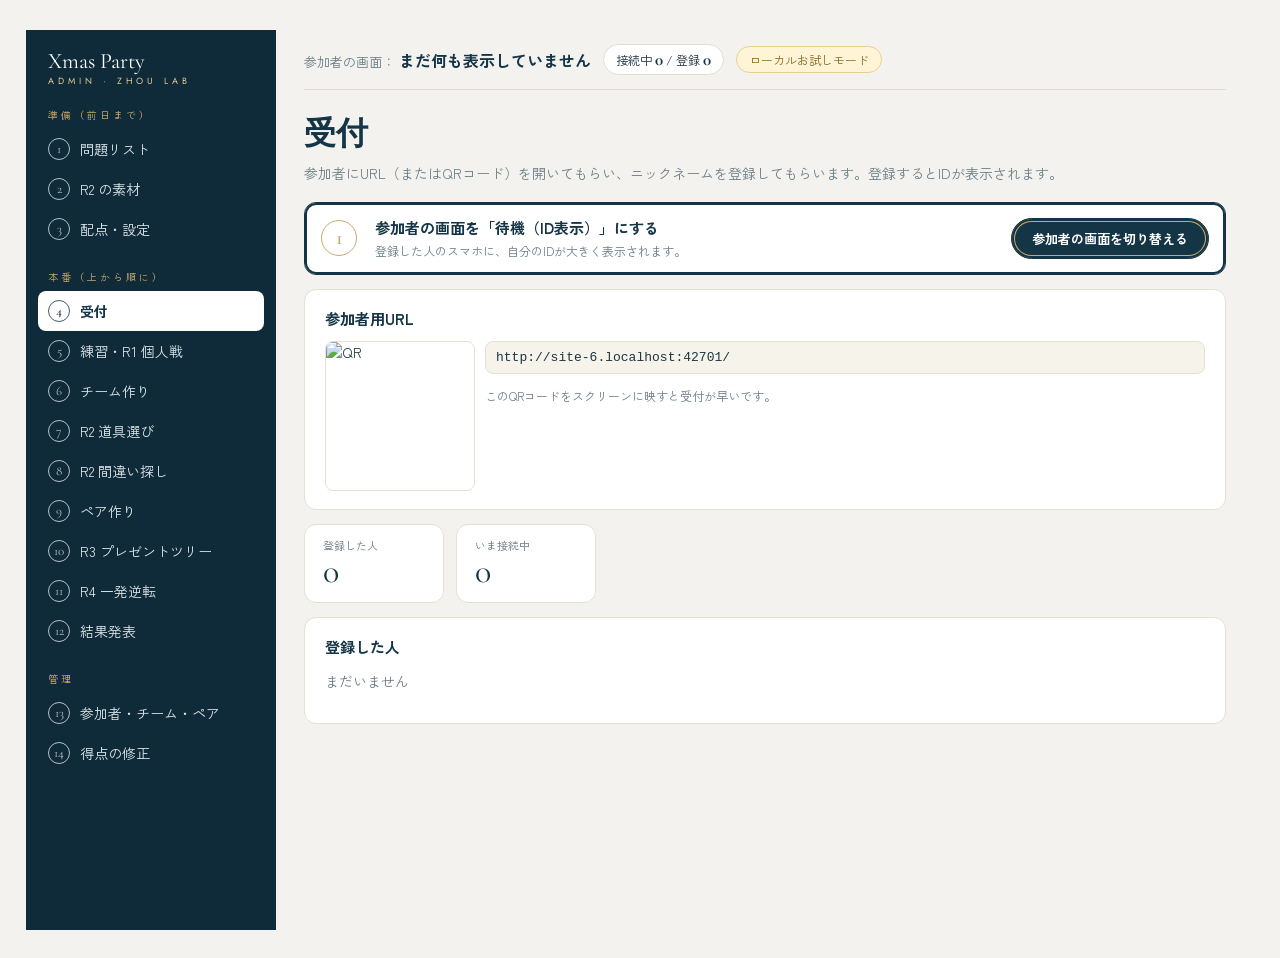
==== commit ead41c53: "Redesign: navy & gold Christmas UI, step-by-step admin, test logout, responsive Co-Authored-By: Clau" ====
--- a/admin.html
+++ b/admin.html
@@ -5,7 +5,7 @@
 <meta name="viewport" content="width=device-width, initial-scale=1">
 <meta name="robots" content="noindex">
 <title>管理者 | Zhou Lab Xmas Party</title>
-<link rel="preconnect" href="https://fonts.googleapis.com"><link rel="preconnect" href="https://fonts.gstatic.com" crossorigin><link href="https://fonts.googleapis.com/css2?family=M+PLUS+1p:wght@500;700;800;900&family=Montserrat:ital,wght@0,600;0,700;0,800;0,900;1,800;1,900&display=swap" rel="stylesheet">
+<link rel="preconnect" href="https://fonts.googleapis.com"><link rel="preconnect" href="https://fonts.gstatic.com" crossorigin><link href="https://fonts.googleapis.com/css2?family=Cormorant+Garamond:ital,wght@0,500;0,600;1,500;1,600&family=Jost:wght@400;500&family=Zen+Kaku+Gothic+New:wght@400;500;700&display=swap" rel="stylesheet">
 <link rel="stylesheet" href="style.css">
 </head>
 <body class="admin">
--- a/style.css
+++ b/style.css
@@ -1,242 +1,333 @@
-/* ===== Zhou Lab Xmas Party — プロセカ風（パステル×帯見出し×角ばったラベル） ===== */
+/* ===== Zhou Lab Xmas Party — Navy & Gold ===== */
 :root {
-  --ink: #45436e; --ink2: #8580ad; --line: #e6e2f8;
-  --mint: #33ccbb; --mint2: #6ff0dc; --pink: #ff7eb3; --lav: #9b8cf0; --sky: #5bc8f0;
-  --red: #ff5a7a; --green: #3fc98a; --gold: #ffc94a;
-  /* 難易度ラベル風の色 */
-  --easy: #5fcf2a; --normal: #22b5e5; --hard: #ffa31a; --expert: #f0466e; --master: #b440e6;
-  --band: #5b5893;
-  --jp: "M PLUS 1p", "Hiragino Kaku Gothic ProN", "Noto Sans JP", sans-serif;
-  --en: "Montserrat", "M PLUS 1p", sans-serif;
+  --navy: #143546; --navy2: #1d4a5c; --deep: #0f2a39;
+  --gold: #c9a96a; --gold2: #e3cc95; --goldline: rgba(201, 169, 106, .55);
+  --ink: #1e3442; --ink2: #6b7c86; --paper: #fbfaf7; --line: #e9e1cf;
+  --ok: #3f8f7a; --ng: #b5566a;
+  --serif: "Cormorant Garamond", "Shippori Mincho", "Hiragino Mincho ProN", serif;
+  --sans: "Jost", "Zen Kaku Gothic New", sans-serif;
+  --jp: "Zen Kaku Gothic New", "Hiragino Kaku Gothic ProN", "Noto Sans JP", sans-serif;
 }
 * { box-sizing: border-box; }
 html, body { margin: 0; }
-body { font-family: var(--jp); color: var(--ink); font-weight: 500; -webkit-tap-highlight-color: transparent; touch-action: manipulation; letter-spacing: .02em; }
+body { font-family: var(--jp); color: var(--ink); -webkit-tap-highlight-color: transparent; touch-action: manipulation; }
 button, input, select, textarea { font: inherit; color: inherit; }
-.en { font-family: var(--en); }
-mark { background: linear-gradient(transparent 8%, #7de8d8 8%, #7de8d8 92%, transparent 92%); color: var(--ink); padding: 0 4px; font-weight: 800; }
-
-/* ---------- 背景 ---------- */
-body.player { min-height: 100dvh; background: linear-gradient(165deg, #c8f3ee 0%, #e9e6fc 48%, #fde3ef 100%) fixed; overflow-x: hidden; }
-.bg { position: fixed; inset: 0; pointer-events: none; z-index: 0; overflow: hidden; }
-.bg .snow { position: absolute; inset: 0;
-  background-image: radial-gradient(#fff 1.6px, transparent 2px), radial-gradient(#ffffffcc 1.1px, transparent 1.5px), radial-gradient(#ffffffaa 2.4px, transparent 2.8px);
-  background-size: 64px 80px, 40px 52px, 110px 130px; background-position: 0 0, 18px 26px, 46px 8px; animation: snow 18s linear infinite; }
-@keyframes snow { to { background-position: 0 800px, 18px 546px, 46px 1308px; } }
-.bg .dotgrid { position: absolute; width: 150px; height: 260px; background-image: radial-gradient(#ffffffd9 2.2px, transparent 2.6px); background-size: 14px 14px; }
-.bg .tri { position: absolute; width: 0; height: 0; border-style: solid; }
-.bg .c { position: absolute; border-radius: 50%; border: 2px solid #ffffffdd; }
-.bg .wm { position: absolute; left: -8px; bottom: 16%; font-family: var(--en); font-size: 96px; font-weight: 900; line-height: .9;
-  color: transparent; -webkit-text-stroke: 2px #ffffffcc; white-space: nowrap; letter-spacing: 2px; }
-.bg .lights { position: absolute; top: 0; left: 0; width: 100%; height: 34px; }
-.lights circle { animation: blink 2.4s ease-in-out infinite; }
-.lights circle:nth-child(2n) { animation-delay: 1.2s; }
-@keyframes blink { 50% { opacity: .35; } }
-
-body.player #app { position: relative; z-index: 1; max-width: 480px; margin: 0 auto; padding: 38px 16px 28px; min-height: 100dvh; display: flex; flex-direction: column; }
-
-/* ---------- 共通パーツ ---------- */
-.card { background: #ffffffeb; border-radius: 6px; box-shadow: 6px 6px 0 #5a50a01c; padding: 14px 16px; position: relative; border: 1px solid #fff; }
-.lbl { font-family: var(--en); font-size: 11px; font-weight: 800; letter-spacing: 2.5px; color: var(--ink2); }
-.pill { display: inline-block; font-family: var(--en); font-size: 12px; font-weight: 800; color: #fff; padding: 2px 10px; border-radius: 3px; letter-spacing: 1px; }
-.muted { color: var(--ink2); }
-.center { text-align: center; }
-.row { display: flex; gap: 8px; align-items: center; flex-wrap: wrap; }
-.grow { flex: 1; }
-.err { background: var(--expert); color: #fff; border-radius: 4px; padding: 8px 14px; text-align: center; margin: 8px 0; font-weight: 700; box-shadow: 4px 4px 0 #f0466e33; }
-
-.btn { display: block; width: 100%; border: 0; text-align: center; border-radius: 999px; padding: 13px 0 10px; font-family: var(--en); font-size: 21px; font-weight: 800; letter-spacing: 4px; color: #fff; cursor: pointer;
-  background: linear-gradient(180deg, #74f0dd 0%, #33ccbb 100%); box-shadow: inset 0 0 0 2px #ffffffaa, 0 4px 0 #21a596, 0 8px 18px #33ccbb44; position: relative; margin-top: 14px; text-shadow: 0 1px 0 #0000001f; }
-.btn small { display: block; font-family: var(--jp); font-size: 11px; letter-spacing: .05em; font-weight: 700; margin-top: 0; }
-.btn:active { transform: translateY(3px); box-shadow: inset 0 0 0 2px #ffffffaa, 0 1px 0 #21a596; }
-.btn.xmas { background: linear-gradient(180deg, #ff8fa6 0%, #f0466e 100%); box-shadow: inset 0 0 0 2px #ffffffaa, 0 4px 0 #c42f52, 0 8px 18px #f0466e44; }
-.btn.sub { background: #fff; color: var(--ink); box-shadow: 0 4px 0 #e2def5, 0 6px 14px #5a50a01a; font-size: 16px; letter-spacing: 2px; text-shadow: none; }
-.btn.sub::after { content: "›"; position: absolute; right: 22px; top: 50%; transform: translateY(-55%); font-size: 26px; color: var(--mint); }
-.btn:disabled { background: linear-gradient(180deg, #dcd8ee, #c4bfdf); box-shadow: inset 0 0 0 2px #ffffff88, 0 4px 0 #aaa4cc; }
-.btn .ico { position: absolute; left: 22px; top: 50%; transform: translateY(-50%); font-size: 22px; }
-.input { width: 100%; border: 2px solid #ddd8f3; border-radius: 6px; padding: 11px 14px; font-size: 20px; font-weight: 700; background: #fff; text-align: center; outline: none; font-family: var(--jp); }
-.input:focus { border-color: var(--mint); box-shadow: 0 0 0 3px #33ccbb33; }
-
-/* 上部バー */
-.topbar { display: flex; align-items: center; gap: 10px; background: #ffffffeb; border-radius: 6px; padding: 6px 14px 6px 6px; box-shadow: 5px 5px 0 #5a50a01c; margin-bottom: 14px; border: 1px solid #fff; }
-.idchip { background: linear-gradient(180deg, #5fe6d4, #2fc0ae); color: #fff; font-family: var(--en); font-weight: 900; font-size: 22px; border-radius: 4px; padding: 2px 12px 1px; min-width: 60px; text-align: center; letter-spacing: 1px; position: relative; }
-.idchip::before { content: "ID"; display: block; font-size: 8px; letter-spacing: 2px; margin-bottom: -4px; opacity: .9; }
-.topbar .nm { font-size: 15px; font-weight: 700; overflow: hidden; text-overflow: ellipsis; white-space: nowrap; max-width: 44%; }
-.pts { margin-left: auto; text-align: right; font-family: var(--en); font-weight: 900; font-size: 22px; line-height: 1.05; }
-.pts small { display: block; font-size: 9px; letter-spacing: 2.5px; color: var(--ink2); font-weight: 800; }
-
-/* 見出し（半透明の紺の帯＋輪郭だけの英字） */
-.head { position: relative; text-align: center; margin: 2px -16px 16px; padding: 12px 16px 12px; background: linear-gradient(90deg, #5b5893e0, #6a62a8d9); color: #fff; overflow: hidden; }
-.head .t { position: relative; font-family: var(--en); font-size: 25px; font-weight: 900; line-height: 1.15; margin-top: 6px; letter-spacing: 1px; }
-.head .t::before { content: attr(data-t); position: absolute; left: 50%; top: 50%; transform: translate(-50%, -54%); font-size: 64px; white-space: nowrap; color: transparent; -webkit-text-stroke: 1.2px #ffffff40; z-index: -1; letter-spacing: 3px; }
-.head .tag { display: inline-block; background: var(--normal); color: #fff; font-family: var(--en); font-size: 12px; font-weight: 800; letter-spacing: 2px; padding: 3px 14px 2px; border-radius: 2px; }
-.head .tag.append { background: linear-gradient(90deg, #a77cf2, #ff6fb0); }
-.head .jp { font-size: 12px; font-weight: 500; opacity: .95; margin-top: 2px; }
+svg { display: block; }
+
+/* =================== 参加者 =================== */
+body.player { background: #dde3e6; min-height: 100dvh; }
+.stage { position: relative; max-width: 460px; min-height: 100dvh; margin: 0 auto; overflow: hidden; isolation: isolate;
+  background: linear-gradient(180deg, #0f2a39 0%, #143546 30%, #2a5465 48%, #8aa3ad 64%, #dfe5e7 80%, #f5f5f3 100%) 0 0 / 100% 100dvh no-repeat, #f5f5f3; }
+@media (min-width: 620px) {
+  body.player { background: radial-gradient(circle at 50% 0%, #eef2f3, #d5dde1); padding: 24px 0; }
+  .stage { min-height: calc(100dvh - 48px); border-radius: 40px; box-shadow: 0 30px 80px rgba(15, 42, 57, .35), 0 0 0 10px #fff;
+    background-size: 100% calc(100dvh - 48px), auto; }
+}
+.bg { position: absolute; inset: 0; pointer-events: none; z-index: -1; }
+.bg .snow { position: absolute; inset: 0; opacity: .7;
+  background-image: radial-gradient(#fff 1.3px, transparent 1.7px), radial-gradient(#ffffffaa 1px, transparent 1.4px);
+  background-size: 90px 110px, 53px 71px; background-position: 0 0, 30px 40px; animation: snow 26s linear infinite; }
+.bg .snow.s2 { background-size: 140px 170px; background-image: radial-gradient(#fff 2px, transparent 2.4px); opacity: .45; animation-duration: 40s; }
+@keyframes snow { to { background-position: 0 1100px, 30px 750px; } }
+.bg .spark { position: absolute; color: var(--gold2); opacity: .85; animation: tw 3.2s ease-in-out infinite; }
+@keyframes tw { 50% { opacity: .25; transform: scale(.7); } }
+.frame { position: absolute; inset: 12px; border: 1px solid var(--goldline); border-radius: 28px; pointer-events: none; z-index: 0; }
+.frame::before { content: ""; position: absolute; inset: 5px; border: 1px solid rgba(201, 169, 106, .22); border-radius: 23px; }
+.frame .hang { position: absolute; top: -14px; right: 50%; margin-right: -12px; width: 24px; height: 46px; }
+.frame .hang.h2 { display: none; }
+.stage.entry .frame .hang { right: 36px; margin: 0; width: 30px; height: 60px; }
+.stage.entry .frame .hang.h2 { display: block; right: auto; left: 30px; width: 26px; height: 52px; opacity: .8; }
+
+#app { position: relative; z-index: 1; min-height: inherit; padding: 30px 26px 28px; display: flex; flex-direction: column; }
+
+/* ヘッダー */
+.top { display: flex; align-items: center; gap: 10px; color: #fff; }
+.idc { width: 44px; height: 44px; border-radius: 50%; border: 1px solid var(--gold); display: flex; flex-direction: column; align-items: center; justify-content: center; font-family: var(--serif); font-size: 20px; line-height: 1; flex: none; }
+.idc small { font-family: var(--sans); font-size: 7px; letter-spacing: 2px; color: var(--gold2); margin-bottom: 1px; }
+.top .nm { font-size: 14px; letter-spacing: .08em; overflow: hidden; text-overflow: ellipsis; white-space: nowrap; }
+.top .vs { font-family: var(--serif); font-style: italic; color: var(--gold2); margin: 0 3px; }
+.tag { display: inline-block; border: 1px solid var(--gold); color: var(--gold2); font-family: var(--sans); font-size: 9px; letter-spacing: 2px; padding: 1px 6px; margin-left: 6px; vertical-align: 2px; }
+.sc { margin-left: auto; text-align: right; }
+.sc small { display: block; font-family: var(--sans); font-size: 8px; letter-spacing: 3px; color: var(--gold2); }
+.sc b { font-family: var(--serif); font-size: 28px; font-weight: 500; line-height: 1; }
+.divider { position: relative; height: 1px; background: linear-gradient(90deg, transparent, var(--goldline) 15%, var(--goldline) 85%, transparent); margin: 12px 0 0; }
+.divider::after { content: ""; position: absolute; left: 50%; top: -3px; width: 6px; height: 6px; background: var(--gold); transform: translateX(-50%) rotate(45deg); }
+
+/* 見出し */
+.hd { text-align: center; color: #fff; margin: 22px 0 18px; }
+.eyebrow { font-family: var(--sans); font-size: 11px; letter-spacing: 5px; color: #dbe5ea; text-transform: uppercase; }
+.title { font-family: var(--serif); font-weight: 500; font-size: 40px; line-height: 1.1; margin-top: 6px; letter-spacing: .01em; }
+.title em { font-style: italic; }
+.sub { font-size: 12px; letter-spacing: .25em; margin-top: 8px; color: #e7eef1; }
+.gold { color: var(--gold2); }
+
+/* カード・ボタン・入力 */
+.card { background: var(--paper); border: 1px solid var(--line); border-radius: 12px; box-shadow: 0 12px 30px rgba(10, 30, 45, .18); padding: 14px 16px; position: relative; }
+.card.lined { box-shadow: 0 12px 30px rgba(10, 30, 45, .18), inset 0 0 0 4px var(--paper), inset 0 0 0 5px var(--line); }
+.lbl { font-family: var(--sans); font-size: 10px; letter-spacing: 3.5px; color: var(--gold); text-transform: uppercase; }
+.btn { display: block; width: 100%; border: 0; border-radius: 999px; padding: 15px 0 12px; cursor: pointer; text-align: center; color: #fff;
+  font-family: var(--sans); font-size: 17px; letter-spacing: 7px; font-weight: 500; text-transform: uppercase;
+  background: var(--navy); box-shadow: inset 0 0 0 3px var(--navy), inset 0 0 0 4px var(--gold), 0 10px 24px rgba(15, 42, 57, .3); margin-top: 16px; }
+.btn small { display: block; font-family: var(--jp); font-size: 10px; letter-spacing: .2em; margin-top: 3px; color: #dfe7ea; text-transform: none; }
+.btn:active { transform: translateY(1px); }
+.btn:disabled { opacity: .4; cursor: default; }
+.btn.light { background: #fff; color: var(--navy); box-shadow: inset 0 0 0 3px #fff, inset 0 0 0 4px var(--gold), 0 8px 20px rgba(15, 42, 57, .15); }
+.btn.light small { color: var(--ink2); }
+.bottom { margin-top: auto; padding-top: 18px; }
+.field { display: flex; align-items: center; gap: 8px; border-bottom: 1px solid #cdbf9f; padding: 8px 2px 6px; margin-top: 8px; color: var(--ink2); }
+.field svg { width: 16px; height: 16px; color: var(--gold); flex: none; }
+.field input { border: 0; outline: none; background: transparent; width: 100%; font-size: 17px; color: var(--ink); letter-spacing: .05em; }
+.link { display: block; text-align: center; font-size: 11px; color: var(--ink2); letter-spacing: .1em; margin-top: 14px; background: none; border: 0; cursor: pointer; width: 100%; }
+.link svg { display: inline-block; width: 13px; height: 13px; vertical-align: -2px; margin-right: 4px; }
+.err { position: fixed; left: 50%; top: 24px; transform: translateX(-50%); z-index: 50; background: var(--navy); color: #fff; border: 1px solid var(--gold); border-radius: 999px; padding: 8px 18px; font-size: 13px; letter-spacing: .1em; box-shadow: 0 10px 20px #0004; white-space: nowrap; }
+.relogin { display: flex; gap: 8px; margin-top: 10px; }
+.relogin input { flex: 1; border: 1px solid var(--line); border-radius: 999px; padding: 8px 14px; background: #fff; text-align: center; outline: none; }
+.relogin button { border: 1px solid var(--gold); background: #fff; color: var(--navy); border-radius: 999px; padding: 0 18px; font-family: var(--sans); letter-spacing: 2px; cursor: pointer; }
 
 /* 待機 */
-.wait { margin-top: auto; text-align: center; padding-top: 20px; }
-.wait .t { font-family: var(--en); font-size: 13px; font-weight: 800; letter-spacing: 3px; }
-.wait .jp { font-size: 11px; color: var(--ink2); }
-.dots { display: flex; justify-content: center; gap: 8px; margin-bottom: 8px; }
-.dots i { width: 9px; height: 9px; transform: rotate(45deg); background: var(--mint); animation: hop 1.2s ease-in-out infinite; }
-.dots i:nth-child(2) { background: var(--pink); animation-delay: .15s; }
-.dots i:nth-child(3) { background: var(--gold); animation-delay: .3s; }
-@keyframes hop { 40% { transform: translateY(-6px) rotate(45deg); } }
-
-/* ---------- プレゼントボックス ---------- */
-.gift { position: relative; width: 100%; aspect-ratio: 1; transition: transform .2s, filter .2s; }
-.gift svg { width: 100%; height: 100%; display: block; overflow: visible; }
-.gift text { font-family: var(--en); font-weight: 900; font-size: 16px; fill: var(--ink); }
-.gift.on { transform: translateY(-7px) scale(1.06); filter: drop-shadow(0 0 8px #33ccbbcc) drop-shadow(0 0 2px #fff); animation: wiggle 1s ease-in-out infinite; }
-.gift.on text { fill: var(--mint); }
-.gift.gone { opacity: .5; filter: saturate(.25) brightness(1.1); }
-.gift.bomb text { font-size: 12px; }
-.gift.bomb { filter: drop-shadow(0 0 6px #f0466e99); }
-@keyframes wiggle { 0%, 100% { rotate: 0deg; } 25% { rotate: -4deg; } 75% { rotate: 4deg; } }
-button.giftbtn { border: 0; background: none; padding: 0; cursor: pointer; }
-button.giftbtn:disabled { cursor: default; }
-
-/* ---------- エントリー ---------- */
-.logo { text-align: center; margin-top: 16px; position: relative; }
-.logo .l1 { font-family: var(--en); font-size: 12px; font-weight: 800; letter-spacing: 5px; color: var(--ink2); }
-.logo .l2 { font-family: var(--en); font-style: italic; font-size: 54px; font-weight: 900; line-height: .92; margin-top: 8px; letter-spacing: -1px;
-  background: linear-gradient(100deg, #33ccbb 0%, #5bc8f0 35%, #9b8cf0 65%, #ff7eb3 100%); -webkit-background-clip: text; background-clip: text; color: transparent;
-  filter: drop-shadow(2px 2px 0 #fff) drop-shadow(-2px -2px 0 #fff) drop-shadow(2px -2px 0 #fff) drop-shadow(-2px 2px 0 #fff) drop-shadow(4px 5px 0 #5b589333); padding: 0 8px; }
-.logo .l0 { font-family: var(--en); font-size: 26px; font-weight: 900; color: var(--ink); letter-spacing: 6px; margin-top: 6px; }
-.logo .l3 { display: inline-block; margin-top: 12px; background: var(--expert); color: #fff; font-family: var(--en); font-weight: 800; font-size: 13px; letter-spacing: 5px; padding: 3px 16px 2px; border-radius: 2px; }
-.logo .jp { font-size: 13px; color: var(--ink2); margin-top: 6px; }
-.logo .gift { width: 150px; margin: 4px auto -6px; animation: float 3s ease-in-out infinite; }
-@keyframes float { 50% { transform: translateY(-8px) rotate(-3deg); } }
-
-/* ---------- マイID ---------- */
-.idcard { text-align: center; padding: 22px 16px 18px; overflow: hidden; }
-.idcard::before { content: ""; position: absolute; inset: 0 0 auto 0; height: 8px; background: repeating-linear-gradient(-45deg, var(--expert) 0 10px, #fff 10px 20px, var(--green) 20px 30px, #fff 30px 40px); }
-.idcard .big { font-family: var(--en); font-size: 140px; font-weight: 900; line-height: 1; letter-spacing: -2px; font-style: italic;
-  background: linear-gradient(160deg, var(--mint) 0%, var(--sky) 45%, var(--lav) 75%, var(--pink) 100%); -webkit-background-clip: text; background-clip: text; color: transparent; padding-right: 10px; }
-.idcard .who { font-size: 22px; font-weight: 800; }
-.chips { display: flex; gap: 8px; justify-content: center; margin-top: 8px; flex-wrap: wrap; }
-
-/* ---------- 回答 ---------- */
-.timer { display: flex; align-items: center; gap: 10px; margin-bottom: 14px; }
-.tbar { flex: 1; height: 10px; background: #ffffffaa; overflow: hidden; border-radius: 2px; box-shadow: inset 0 0 0 1px #fff; }
-.tbar i { display: block; height: 100%; background: linear-gradient(90deg, var(--mint), var(--sky), var(--pink)); transition: width .25s linear; }
-.tnum { font-family: var(--en); font-size: 24px; font-weight: 900; min-width: 2ch; text-align: right; }
-.choices { display: grid; grid-template-columns: 1fr 1fr; gap: 12px; }
-.ch { aspect-ratio: 1.15; border-radius: 10px; border: 4px solid #fff; display: flex; align-items: center; justify-content: center; font-family: var(--en);
-  font-size: 80px; font-weight: 900; color: #fff; text-shadow: 3px 3px 0 #00000022; box-shadow: 5px 5px 0 #5a50a022; position: relative; cursor: pointer; transition: transform .12s; overflow: hidden; }
-.ch::after { content: ""; position: absolute; inset: 0 0 55% 0; background: linear-gradient(#ffffff40, #ffffff00); pointer-events: none; }
-.cA { background: linear-gradient(160deg, #ff7fae, #f0466e); } .cB { background: linear-gradient(160deg, #5fd2f5, #189fd6); }
-.cC { background: linear-gradient(160deg, #ffc65a, #ff9a12); } .cD { background: linear-gradient(160deg, #8fe25c, #45b81e); }
-.cO { background: linear-gradient(160deg, #5fd2f5, #189fd6); border-radius: 50%; aspect-ratio: 1; }
-.cX { background: linear-gradient(160deg, #ff7fae, #f0466e); border-radius: 50%; aspect-ratio: 1; }
-.choices.dimmed .ch:not(.sel) { opacity: .4; filter: saturate(.5); }
-.ch.sel { transform: scale(1.04); box-shadow: 0 0 0 4px var(--mint), 0 0 22px #33ccbbaa; }
-.ch .tick { position: absolute; top: 8px; right: 8px; width: 30px; height: 30px; border-radius: 50%; background: #fff; color: var(--mint); font-size: 18px; display: flex; align-items: center; justify-content: center; text-shadow: none; z-index: 1; }
-.locked { text-align: center; margin-top: 6px; }
-.locked .ch { width: 54%; margin: 0 auto; font-size: 110px; cursor: default; }
-.stamp { display: inline-flex; align-items: center; gap: 8px; margin-top: 20px; background: #fff; padding: 8px 20px 7px; font-family: var(--en); font-size: 17px; font-weight: 800; letter-spacing: 3px; color: var(--mint); box-shadow: 4px 4px 0 #33ccbb33; border-radius: 3px; border-left: 6px solid var(--mint); }
-.locked .jp { font-size: 12px; color: var(--ink2); margin-top: 12px; }
-.bigicon { font-size: 80px; text-align: center; margin: 30px 0 6px; }
+.waiting { text-align: center; color: var(--navy); }
+.waiting .dm { display: flex; justify-content: center; gap: 18px; margin-bottom: 12px; }
+.waiting .dm i { width: 6px; height: 6px; background: var(--gold); transform: rotate(45deg); animation: dm 1.5s ease-in-out infinite; }
+.waiting .dm i:nth-child(2) { animation-delay: .2s; } .waiting .dm i:nth-child(3) { animation-delay: .4s; }
+@keyframes dm { 50% { opacity: .3; } }
+.waiting .en { font-family: var(--sans); font-size: 13px; letter-spacing: 6px; }
+.waiting .jp { font-size: 10px; letter-spacing: .2em; color: var(--ink2); margin-top: 6px; }
+
+/* リース */
+.wreath { position: relative; margin: 0 auto; }
+.wreath svg { width: 100%; height: 100%; overflow: visible; }
+.wreath-in { position: absolute; inset: 0; display: flex; flex-direction: column; align-items: center; justify-content: center; text-align: center; color: #fff; }
+.wreath-in .lbl { color: var(--gold2); letter-spacing: 4px; font-size: 9px; }
+.wreath-in .big { font-family: var(--serif); font-size: 64px; line-height: 1; font-weight: 500; }
+.wreath-in .big.xl { font-size: 96px; color: var(--gold2); }
+.wreath-in em { font-family: var(--serif); font-size: 34px; }
+
+/* エントリー */
+.entry-head { text-align: center; color: #fff; margin-top: 46px; }
+.entry-head .title { font-size: 42px; }
+.entry-head .eyebrow { letter-spacing: 6px; font-size: 10px; }
+.entry-head .eyebrow.t2 { margin-top: 8px; color: #fff; }
+.entry-jp { text-align: center; font-size: 12px; letter-spacing: .3em; color: #3a5361; margin: 14px 0 18px; }
+
+/* 回答 */
+.ring { width: 64px; height: 64px; margin: 0 auto 18px; position: relative; color: #fff; }
+.ring svg { width: 100%; height: 100%; transform: rotate(-90deg); }
+.ring .rn { position: absolute; inset: 0; display: flex; flex-direction: column; align-items: center; justify-content: center; font-family: var(--serif); font-size: 26px; line-height: 1; }
+.ring .rn small { font-family: var(--sans); font-size: 7px; letter-spacing: 2px; color: var(--gold2); margin-top: 2px; }
+.opts { display: flex; flex-direction: column; gap: 10px; }
+.opt { display: flex; align-items: center; gap: 14px; background: var(--paper); border: 1px solid var(--line); border-radius: 10px; padding: 13px 16px; cursor: pointer; text-align: left; box-shadow: 0 8px 18px rgba(10, 30, 45, .14); width: 100%; }
+.opt .lt { width: 30px; height: 30px; flex: none; border-radius: 50%; border: 1px solid var(--gold); color: var(--gold); display: flex; align-items: center; justify-content: center; font-family: var(--serif); font-size: 18px; }
+.opt .tx { flex: 1; font-size: 14px; letter-spacing: .12em; }
+.opt .ck { width: 18px; height: 18px; color: var(--gold); opacity: 0; }
+.opt.on { background: var(--navy); color: #fff; border-color: var(--navy); box-shadow: inset 0 0 0 3px var(--navy), inset 0 0 0 4px var(--gold), 0 10px 22px rgba(15, 42, 57, .35); }
+.opt.on .lt { background: var(--gold2); border-color: var(--gold2); color: var(--navy); }
+.opt.on .ck { opacity: 1; }
+.sqs { display: grid; grid-template-columns: 1fr 1fr; gap: 12px; }
+.sq { aspect-ratio: 1.15; display: flex; align-items: center; justify-content: center; background: var(--paper); border: 1px solid var(--line); border-radius: 12px; cursor: pointer;
+  font-family: var(--serif); font-size: 64px; color: var(--navy); box-shadow: 0 10px 22px rgba(10, 30, 45, .16); position: relative; }
+.sq.on { background: var(--navy); color: var(--gold2); box-shadow: inset 0 0 0 4px var(--navy), inset 0 0 0 5px var(--gold), 0 12px 24px rgba(15, 42, 57, .35); }
+.sq .ck { position: absolute; top: 10px; right: 10px; width: 18px; height: 18px; color: var(--gold2); }
+.oxs { display: grid; grid-template-columns: 1fr 1fr; gap: 14px; }
+.ox { aspect-ratio: .95; display: flex; flex-direction: column; align-items: center; justify-content: center; gap: 8px; border-radius: 12px; cursor: pointer; position: relative;
+  background: rgba(255, 255, 255, .14); border: 1px solid rgba(255, 255, 255, .35); color: #fff; }
+.ox svg.mk { width: 60%; height: auto; }
+.ox .cap { font-family: var(--sans); font-size: 9px; letter-spacing: 4px; opacity: .8; }
+.ox.on { background: var(--deep); border-color: var(--gold); box-shadow: inset 0 0 0 4px var(--deep), inset 0 0 0 5px var(--gold), 0 12px 24px rgba(0, 0, 0, .3); color: var(--gold2); }
+.ox .ck { position: absolute; top: 10px; right: 10px; width: 16px; height: 16px; color: var(--gold2); }
+.locked { text-align: center; }
+.locked .pick { width: 132px; margin: 0 auto 18px; }
+.stamp { display: inline-flex; align-items: center; gap: 8px; border: 1px solid var(--gold); color: var(--gold2); font-family: var(--sans); font-size: 12px; letter-spacing: 5px; padding: 8px 18px; border-radius: 999px; }
+.stamp svg { width: 14px; height: 14px; }
+.stamp.dark { color: var(--navy); background: #fff; }
+.note { font-size: 11px; letter-spacing: .2em; color: #dbe5ea; margin-top: 14px; }
 
 /* 賭け */
-.bet { text-align: center; margin-top: 14px; }
-.bet .v { font-family: var(--en); font-size: 44px; font-weight: 900; line-height: 1.1; }
-.bet .v small { font-size: 16px; color: var(--ink2); }
-input[type=range].slider { -webkit-appearance: none; appearance: none; width: 100%; height: 10px; margin: 16px 0 12px; border-radius: 2px;
-  background: linear-gradient(90deg, var(--mint), var(--sky), var(--pink)) 0 / var(--p, 0%) 100% no-repeat, #eeeafb; outline: none; }
-input[type=range].slider::-webkit-slider-thumb { -webkit-appearance: none; width: 30px; height: 30px; border-radius: 50%; background: #fff; border: 5px solid var(--pink); box-shadow: 2px 2px 0 #5a50a033; }
-input[type=range].slider::-moz-range-thumb { width: 22px; height: 22px; border-radius: 50%; background: #fff; border: 5px solid var(--pink); }
+.bet { margin-top: 18px; padding: 16px 18px 14px; }
+.bet .row1 { display: flex; align-items: baseline; justify-content: space-between; }
+.bet .v { font-family: var(--serif); font-size: 32px; color: var(--navy); }
+.bet .v small { font-size: 14px; color: var(--ink2); }
+input[type=range].slider { -webkit-appearance: none; appearance: none; width: 100%; height: 2px; margin: 18px 0 16px; outline: none;
+  background: linear-gradient(90deg, var(--gold), var(--gold)) 0 / var(--p, 0%) 100% no-repeat, #e2dccd; }
+input[type=range].slider::-webkit-slider-thumb { -webkit-appearance: none; width: 18px; height: 18px; background: var(--navy); transform: rotate(45deg); border: 2px solid var(--gold2); }
+input[type=range].slider::-moz-range-thumb { width: 14px; height: 14px; background: var(--navy); border: 2px solid var(--gold2); border-radius: 0; transform: rotate(45deg); }
 .quick { display: flex; gap: 8px; }
-.quick button { flex: 1; border: 0; font-family: var(--en); font-size: 11px; font-weight: 800; letter-spacing: 1px; color: var(--ink2); background: #f2f0fb; border-radius: 3px; padding: 6px 0; }
-
-/* ---------- 判定 ---------- */
-.result { position: relative; text-align: center; padding-top: 30px; flex: 1; display: flex; flex-direction: column; }
-.result .burst { position: absolute; left: -50px; right: -50px; top: 0; height: 330px; pointer-events: none;
-  background: repeating-conic-gradient(from 0deg at 50% 50%, #ffffffbb 0 6deg, transparent 6deg 15deg);
-  -webkit-mask: radial-gradient(circle at 50% 50%, #000 22%, transparent 66%); mask: radial-gradient(circle at 50% 50%, #000 22%, transparent 66%); animation: spin 30s linear infinite; }
-@keyframes spin { to { transform: rotate(360deg); } }
-.judge { position: relative; font-family: var(--en); font-style: italic; font-size: 58px; font-weight: 900; margin-top: 100px; letter-spacing: -1px; animation: pop .5s cubic-bezier(.3, 1.6, .5, 1);
-  background: linear-gradient(180deg, #ffffff 0%, #c9fff7 22%, #33ccbb 48%, #5bc8f0 62%, #ff7eb3 100%); -webkit-background-clip: text; background-clip: text; color: transparent; padding: 0 10px;
-  filter: drop-shadow(2.5px 2.5px 0 #fff) drop-shadow(-2.5px -2.5px 0 #fff) drop-shadow(2.5px -2.5px 0 #fff) drop-shadow(-2.5px 2.5px 0 #fff) drop-shadow(5px 6px 0 #9b8cf055); }
-.judge.ng { background: linear-gradient(180deg, #fff 0%, #d9d6ee 30%, #8d88bb 100%); -webkit-background-clip: text; background-clip: text; }
-.judge.none { background: linear-gradient(180deg, #fff 0%, #ffd0dc 30%, #f0466e 100%); -webkit-background-clip: text; background-clip: text; }
-@keyframes pop { from { transform: scale(.3); opacity: 0; } }
-.result .plus { font-family: var(--en); font-size: 54px; font-weight: 900; margin-top: 52px; }
-.result .plus small { display: block; font-size: 11px; letter-spacing: 4px; color: var(--ink2); font-weight: 800; }
-.spark { position: absolute; color: #fff; text-shadow: 0 0 8px #fff, 0 0 14px var(--gold); animation: blink 1.6s infinite; }
-
-/* ---------- チーム・ペア ---------- */
-.teamno { font-family: var(--en); font-size: 64px; font-weight: 900; color: #fff; border-radius: 6px; width: 120px; margin: 6px auto; text-shadow: 3px 3px 0 #0002; box-shadow: inset 0 0 0 3px #ffffff88, 4px 4px 0 #5a50a022; }
-.mem { list-style: none; padding: 0; margin: 10px 0; font-size: 17px; }
-.mem li { margin: 6px 0; }
-.pid { display: inline-block; background: var(--mint); color: #fff; border-radius: 3px; padding: 0 7px; font-family: var(--en); font-weight: 800; font-size: .9em; }
-
-/* ---------- 道具 ---------- */
-.tools { display: grid; grid-template-columns: repeat(3, 1fr); gap: 9px; }
-.tl { position: relative; background: #fff; border-radius: 6px; box-shadow: 4px 4px 0 #5a50a01a; border: 3px solid #fff; overflow: visible; cursor: pointer; padding: 0; }
-.tl img { width: 100%; aspect-ratio: 1; object-fit: contain; display: block; border-radius: 3px; }
-.tl .n { position: absolute; top: 0; left: 0; font-family: var(--en); font-size: 11px; font-weight: 800; color: #fff; background: var(--band); border-radius: 0 0 4px 0; padding: 1px 6px; }
-.tl.on { border-color: var(--mint); background: #effcfa; box-shadow: 0 0 0 2px #33ccbb55, 4px 4px 0 #5a50a01a; }
-.tl.on::after { content: "✓"; position: absolute; top: -8px; right: -8px; width: 24px; height: 24px; border-radius: 50%; background: var(--mint); color: #fff; font-size: 14px; font-weight: 900; display: flex; align-items: center; justify-content: center; box-shadow: 0 0 0 2px #fff; }
-.sticky { position: sticky; bottom: 10px; z-index: 3; }
-
-/* ---------- 間違い探し ---------- */
-.spotbar { display: flex; gap: 6px; align-items: center; margin-bottom: 8px; }
-.zoom { border: 0; background: #fff; border-radius: 3px; padding: 6px 12px; font-family: var(--en); font-weight: 800; color: var(--ink2); box-shadow: 3px 3px 0 #5a50a01a; }
-.zoom.on { background: var(--mint); color: #fff; }
-.spotwrap { overflow: auto; max-height: 64vh; border-radius: 6px; border: 4px solid #fff; box-shadow: 6px 6px 0 #5a50a01c; background: #fff; }
+.quick button { flex: 1; background: #fff; border: 1px solid #d9d2c1; color: var(--ink2); border-radius: 999px; padding: 6px 0; font-family: var(--sans); font-size: 10px; letter-spacing: 3px; cursor: pointer; }
+.quick button.all { border-color: var(--gold); color: var(--gold); }
+
+/* 結果 */
+.ornament { position: relative; width: 240px; height: 300px; margin: -40px auto 0; animation: swing 4s ease-in-out infinite; transform-origin: 50% 0; }
+.ornament svg { width: 100%; height: 100%; }
+@keyframes swing { 50% { transform: rotate(-2.5deg); } }
+.ornament-in { position: absolute; left: 0; right: 0; top: 122px; text-align: center; color: #fff; }
+.ornament-in .j { font-family: var(--serif); font-style: italic; font-size: 46px; line-height: 1; color: #f6ecd2; animation: pop .6s cubic-bezier(.3, 1.5, .5, 1); }
+.ornament-in .j.ng, .ornament-in .j.none { color: #c6d3d9; }
+.ornament-in .p { font-family: var(--serif); font-size: 44px; margin-top: 18px; line-height: 1; }
+.ornament-in .p small { display: block; font-family: var(--sans); font-size: 9px; letter-spacing: 5px; color: var(--gold2); margin-top: 6px; }
+@keyframes pop { from { transform: scale(.4); opacity: 0; } }
+.chips { display: flex; gap: 10px; justify-content: center; margin-top: 18px; flex-wrap: wrap; }
+.chip { display: inline-flex; align-items: center; gap: 6px; background: #fff; border: 1px solid var(--gold); color: var(--ink); border-radius: 999px; padding: 5px 14px; font-size: 11px; letter-spacing: .12em; box-shadow: 0 6px 14px rgba(10, 30, 45, .12); }
+.chip svg { width: 12px; height: 12px; color: var(--gold); }
+
+/* 道具 */
+.meta { display: flex; justify-content: space-between; align-items: baseline; color: #fff; margin-bottom: 10px; }
+.meta .t { font-family: var(--sans); font-size: 11px; letter-spacing: 2px; display: flex; align-items: center; gap: 5px; }
+.meta .t svg { width: 13px; height: 13px; color: var(--gold2); }
+.meta b { font-family: var(--serif); font-size: 26px; font-weight: 500; }
+.meta b small { font-size: 15px; color: var(--gold2); }
+.tiles { display: grid; grid-template-columns: repeat(3, 1fr); gap: 10px; }
+.tile { position: relative; border-radius: 10px; background: var(--paper); border: 1px solid var(--line); padding: 8px 6px 7px; cursor: pointer; text-align: center; box-shadow: 0 8px 16px rgba(10, 30, 45, .14); color: var(--ink); }
+.tile img { width: 72%; aspect-ratio: 1; object-fit: contain; border-radius: 6px; display: block; margin: 4px auto 4px; background: #fff; }
+.tile .nm { font-size: 10px; letter-spacing: .1em; overflow: hidden; white-space: nowrap; text-overflow: ellipsis; display: block; }
+.tile .no { position: absolute; top: 4px; left: 7px; font-family: var(--serif); font-size: 11px; color: var(--ink2); }
+.tile.on { background: var(--navy); color: #fff; border-color: var(--navy); box-shadow: inset 0 0 0 3px var(--navy), inset 0 0 0 4px var(--gold), 0 10px 20px rgba(15, 42, 57, .3); }
+.tile.on .no { color: var(--gold2); }
+.tile:disabled { cursor: default; }
+.done { display: flex; justify-content: center; margin: 4px 0 12px; }
+
+/* 間違い探し */
+.zooms { display: flex; gap: 6px; align-items: center; margin-bottom: 10px; color: #fff; }
+.zooms button { border: 1px solid rgba(255, 255, 255, .5); background: transparent; color: #fff; border-radius: 999px; padding: 4px 12px; font-family: var(--sans); font-size: 11px; letter-spacing: 2px; cursor: pointer; }
+.zooms button.on { background: var(--gold); border-color: var(--gold); color: var(--navy); }
+.zooms .cnt { margin-left: auto; font-family: var(--serif); font-size: 20px; }
+.spotwrap { overflow: auto; max-height: 62vh; border-radius: 10px; border: 1px solid var(--gold); box-shadow: 0 0 0 4px #ffffff22, 0 12px 30px rgba(10, 30, 45, .3); background: #fff; }
 .spotinner { position: relative; }
 .spotinner img { width: 100%; display: block; user-select: none; -webkit-user-drag: none; }
 .marks { position: absolute; inset: 0; pointer-events: none; }
-.mark { position: absolute; width: 34px; height: 34px; margin: -17px 0 0 -17px; border: 4px solid var(--expert); border-radius: 50%; box-shadow: 0 0 0 2px #fff, 0 0 8px #f0466e88; }
-.ans { position: absolute; transform: translate(-50%, -50%); border: 3px dashed var(--green); border-radius: 50%; }
-
-/* ---------- プレゼント選び ---------- */
-.turn { display: flex; justify-content: space-between; align-items: center; color: #fff; padding: 8px 16px; margin-bottom: 10px; background: #a9a4cc; border-radius: 4px; box-shadow: 4px 4px 0 #5a50a01a; }
-.turn.me { background: linear-gradient(90deg, #ff7f9c, var(--expert)); box-shadow: 4px 4px 0 #f0466e33; }
-.turn b { font-family: var(--en); font-size: 18px; font-weight: 900; letter-spacing: 1px; line-height: 1.15; }
-.turn b small { display: block; font-family: var(--jp); font-size: 11px; font-weight: 700; letter-spacing: 0; }
-.turn span { font-family: var(--en); font-size: 20px; font-weight: 900; }
-.last { text-align: center; font-size: 13px; color: var(--ink2); margin-bottom: 4px; }
-.last b { color: var(--expert); font-size: 16px; font-family: var(--en); }
-.gifts { display: grid; grid-template-columns: repeat(5, 1fr); gap: 2px 4px; margin-bottom: 10px; }
-.tbl { width: 100%; border-collapse: collapse; font-size: 13px; font-weight: 700; }
-.tbl th { font-family: var(--en); font-size: 10px; font-weight: 800; color: var(--ink2); padding: 3px; letter-spacing: 1px; }
-.tbl td { text-align: center; padding: 6px 2px; border-top: 1px solid #eeeafb; font-family: var(--en); font-weight: 700; }
-.tbl td:first-child { text-align: left; white-space: nowrap; font-family: var(--jp); }
-.tbl small { color: var(--ink2); font-size: 9px; margin-left: 1px; }
-.tbl .tot { font-size: 17px; color: var(--mint); font-weight: 900; }
-.tbl tr.me td { background: #effcfa; }
-.over { text-align: center; font-family: var(--en); font-style: italic; font-weight: 900; font-size: 30px; margin: 4px 0 8px; color: var(--ink); }
-
-/* ---------- 管理者 ---------- */
-body.admin { background: linear-gradient(165deg, #e3f8f5 0%, #f1effc 50%, #fdeef4 100%) fixed; min-height: 100vh; }
-body.admin #app { padding: 0 16px 40px; max-width: 1400px; margin: 0 auto; }
-.abar { position: sticky; top: 0; z-index: 5; background: #ffffffee; backdrop-filter: blur(6px); margin: 0 -16px 12px; padding: 10px 16px; box-shadow: 0 3px 0 #5a50a014; }
-.abar .ttl { font-family: var(--en); font-weight: 900; font-size: 17px; margin-right: 12px; letter-spacing: 1px; }
-.ab { border: 0; background: #f2f0fb; color: var(--ink); border-radius: 4px; padding: 7px 14px; font-weight: 700; cursor: pointer; margin: 2px; }
-.ab:hover { background: #e8e5f8; }
-.ab.on { background: var(--mint); color: #fff; }
-.ab.main { background: linear-gradient(180deg, #5fe6d4, #2fc0ae); color: #fff; box-shadow: 0 3px 0 #21a596; }
-.ab.warn { background: #ffe3e9; color: var(--expert); }
-.ab.tab.on { background: var(--band); }
-.ab:disabled { opacity: .4; cursor: default; }
-.admin .card { margin: 12px 0; }
-.admin h3 { margin: -14px -16px 12px; padding: 9px 16px; font-size: 16px; font-weight: 800; color: #fff; background: linear-gradient(90deg, #5b5893e6, #6a62a8d9); border-radius: 6px 6px 0 0; }
-.admin input, .admin select, .admin textarea { border: 2px solid #e2def5; border-radius: 4px; padding: 6px 10px; background: #fff; }
-.admin .tbl { font-size: 14px; }
-.admin .tbl th { font-size: 11px; background: #f7f6fd; }
-.admin .tbl td { border-top: 1px solid #efedf9; }
-.admin .tbl tr.sel td { background: #effbf9; }
-.admin .tbl tr.low td { background: #fff0f4; }
-.admin .tools { grid-template-columns: repeat(auto-fill, minmax(110px, 1fr)); }
-.admin .tl { cursor: default; padding-bottom: 6px; }
-.admin .tl input { width: calc(100% - 10px); margin: 4px 5px 0; }
-.tname { font-size: 10px; color: var(--ink2); padding: 2px 6px; word-break: break-all; }
-.dist .drow { display: flex; align-items: center; gap: 8px; margin: 5px 0; }
-.dist .dl { width: 40px; text-align: center; border-radius: 3px; color: #fff; font-family: var(--en); font-weight: 900; }
-.dist .dbar { height: 16px; border-radius: 2px; background: linear-gradient(90deg, var(--mint), var(--pink)); }
-.ggrid { display: grid; grid-template-columns: repeat(auto-fill, minmax(420px, 1fr)); gap: 10px; }
-.bigstat { font-family: var(--en); font-size: 34px; font-weight: 900; }
-.hint { font-size: 12px; color: var(--ink2); }
-code { background: #f2f0fb; padding: 2px 6px; border-radius: 3px; }
+.mark { position: absolute; width: 34px; height: 34px; margin: -17px 0 0 -17px; border: 3px solid #d2405e; border-radius: 50%; box-shadow: 0 0 0 2px #fff; }
+.ans { position: absolute; transform: translate(-50%, -50%); border: 2px dashed #2e9e7a; border-radius: 50%; }
+
+/* プレゼントツリー */
+.turnline { text-align: center; color: #fff; font-size: 12px; letter-spacing: .2em; margin: -6px 0 8px; }
+.turnline b { font-family: var(--sans); letter-spacing: 4px; color: var(--gold2); font-weight: 500; }
+.turnline .tm { font-family: var(--serif); font-size: 16px; margin-left: 6px; }
+.lastline { text-align: center; color: #e5edf0; font-size: 11px; letter-spacing: .15em; margin-bottom: 8px; }
+.tree { display: flex; flex-direction: column; align-items: center; gap: 8px; margin: 4px 0 6px; }
+.tree .star { color: var(--gold2); font-size: 22px; line-height: 1; margin-bottom: -2px; text-shadow: 0 0 10px var(--gold); }
+.tree .trow { display: flex; gap: 8px; }
+.tree .trunk { width: 16px; height: 10px; border: 1px solid var(--gold); border-top: 0; margin-top: -2px; }
+.gt { width: 54px; height: 54px; border-radius: 9px; background: var(--paper); border: 1px solid var(--line); display: flex; flex-direction: column; align-items: center; justify-content: center; gap: 2px; cursor: pointer; padding: 0;
+  color: var(--gold); box-shadow: 0 6px 14px rgba(10, 30, 45, .2); transition: transform .15s; }
+.gt svg { width: 22px; height: 22px; }
+.gt span { font-family: var(--serif); font-size: 12px; color: var(--ink); line-height: 1; }
+.gt.gone { background: rgba(255, 255, 255, .22); border-color: rgba(255, 255, 255, .35); color: #e9eef0; box-shadow: none; }
+.gt.gone span { color: #e9eef0; }
+.gt.on { background: var(--navy); border-color: var(--navy); color: var(--gold2); box-shadow: inset 0 0 0 3px var(--navy), inset 0 0 0 4px var(--gold), 0 0 18px rgba(227, 204, 149, .6); transform: translateY(-3px); }
+.gt.on span { color: #fff; }
+.gt.bomb { border-color: #d2405e; color: #d2405e; box-shadow: 0 0 0 2px #d2405e55, 0 6px 14px rgba(10, 30, 45, .2); }
+.gt:disabled { cursor: default; }
+.ptable { margin-top: 12px; padding: 8px 14px; }
+.ptable .pr { display: flex; align-items: center; gap: 8px; padding: 9px 0; font-size: 13px; letter-spacing: .08em; }
+.ptable .pr + .pr { border-top: 1px solid var(--line); }
+.ptable .no { font-family: var(--serif); color: var(--ink2); width: 22px; }
+.ptable .turn { font-family: var(--sans); font-size: 8px; letter-spacing: 2px; background: var(--navy); color: #fff; padding: 2px 6px; }
+.ptable .hist { margin-left: auto; display: flex; gap: 3px; flex-wrap: wrap; justify-content: flex-end; max-width: 46%; }
+.ptable .hist i { font-style: normal; font-family: var(--serif); font-size: 11px; color: var(--ink2); border: 1px solid var(--line); border-radius: 4px; padding: 0 4px; }
+.ptable .hist i.b { color: #d2405e; border-color: #e7b5c0; }
+.ptable .tot { font-family: var(--serif); font-size: 22px; width: 38px; text-align: right; color: var(--navy); }
+.finish { text-align: center; color: #fff; margin: 4px 0 12px; }
+.finish .p { font-family: var(--serif); font-size: 46px; color: var(--gold2); line-height: 1.1; }
+
+/* チーム・ペア */
+.teambox { text-align: center; }
+.teambox .tno { font-family: var(--serif); font-size: 76px; line-height: 1; color: var(--navy); }
+.mem { list-style: none; padding: 0; margin: 10px 0 4px; }
+.mem li { padding: 8px 0; border-top: 1px solid var(--line); font-size: 14px; letter-spacing: .08em; display: flex; align-items: center; gap: 8px; justify-content: center; }
+.mem li svg { width: 15px; height: 15px; color: var(--gold); }
+.pid { font-family: var(--serif); color: var(--gold); margin-right: 2px; }
+.or { text-align: center; font-family: var(--serif); font-style: italic; color: var(--ink2); margin: 14px 0 6px; }
+.inline { display: flex; gap: 10px; align-items: flex-end; }
+.inline .field { flex: 1; }
+.inline .btn { width: auto; padding: 11px 22px 9px; margin: 0; font-size: 13px; letter-spacing: 4px; }
+
+/* =================== 管理者 =================== */
+body.admin { background: #f3f2ee; min-height: 100vh; font-size: 14px; }
+.adm { display: grid; grid-template-columns: 250px 1fr; min-height: 100vh; }
+.side { background: var(--deep); color: #fff; padding: 18px 12px; position: sticky; top: 0; height: 100vh; overflow-y: auto; }
+.side .brand { font-family: var(--serif); font-size: 22px; padding: 0 10px; }
+.side .brand small { display: block; font-family: var(--sans); font-size: 9px; letter-spacing: 4px; color: var(--gold2); }
+.side .grp { font-family: var(--sans); font-size: 10px; letter-spacing: 3px; color: var(--gold); margin: 20px 10px 6px; }
+.nav { display: flex; align-items: center; gap: 10px; width: 100%; border: 0; background: none; color: #dfe7ea; padding: 9px 10px; border-radius: 8px; cursor: pointer; text-align: left; font-size: 14px; }
+.nav:hover { background: #ffffff12; }
+.nav.on { background: #fff; color: var(--navy); font-weight: 700; }
+.nav .n { width: 22px; height: 22px; border-radius: 50%; border: 1px solid currentColor; font-family: var(--serif); font-size: 13px; display: flex; align-items: center; justify-content: center; flex: none; opacity: .8; }
+.nav .live { margin-left: auto; font-size: 9px; letter-spacing: 1px; background: var(--gold); color: var(--navy); border-radius: 999px; padding: 1px 7px; font-weight: 700; }
+.main { padding: 0 28px 60px; min-width: 0; }
+.status { position: sticky; top: 0; z-index: 5; background: #f3f2eeee; backdrop-filter: blur(6px); display: flex; align-items: center; gap: 12px; padding: 14px 0; border-bottom: 1px solid #e3ddcf; flex-wrap: wrap; }
+.status .now { font-size: 13px; color: var(--ink2); }
+.status .now b { color: var(--navy); font-size: 16px; margin-left: 4px; }
+.status .pill { background: #fff; border: 1px solid #e3ddcf; border-radius: 999px; padding: 4px 12px; font-size: 12px; }
+.status .pill b { font-family: var(--serif); font-size: 17px; color: var(--navy); }
+.status .test { background: #fff4d6; border-color: #e8cf8e; color: #8a6a1f; }
+.page-h { margin: 22px 0 6px; font-family: var(--serif); font-size: 32px; color: var(--navy); font-weight: 600; }
+.page-d { color: var(--ink2); margin: 0 0 16px; line-height: 1.7; }
+.box { background: #fff; border: 1px solid #e6e0d2; border-radius: 12px; padding: 18px 20px; margin: 14px 0; }
+.box h4 { margin: 0 0 12px; font-size: 15px; color: var(--navy); display: flex; align-items: center; gap: 8px; flex-wrap: wrap; }
+.steps { display: flex; flex-direction: column; gap: 10px; }
+.step { display: grid; grid-template-columns: 40px 1fr auto; gap: 14px; align-items: center; background: #fff; border: 1px solid #e6e0d2; border-radius: 12px; padding: 14px 16px; }
+.step .sn { width: 36px; height: 36px; border-radius: 50%; border: 1.5px solid var(--gold); color: var(--gold); display: flex; align-items: center; justify-content: center; font-family: var(--serif); font-size: 20px; font-weight: 600; }
+.step.done .sn { background: var(--gold); color: #fff; }
+.step.now { border-color: var(--navy); box-shadow: 0 0 0 2px var(--navy) inset; }
+.step .st { font-weight: 700; color: var(--navy); font-size: 15px; }
+.step .sd { color: var(--ink2); font-size: 12px; margin-top: 3px; line-height: 1.6; }
+.step .sa { display: flex; gap: 8px; align-items: center; flex-wrap: wrap; justify-content: flex-end; }
+.ab { border: 1px solid #d9d2c1; background: #fff; color: var(--navy); border-radius: 999px; padding: 8px 16px; cursor: pointer; font-weight: 700; font-size: 13px; white-space: nowrap; }
+.ab:hover { border-color: var(--gold); }
+.ab.main { background: var(--navy); color: #fff; border-color: var(--navy); box-shadow: inset 0 0 0 2px var(--navy), inset 0 0 0 3px var(--gold); padding: 10px 20px; }
+.ab.big { font-size: 15px; padding: 12px 24px; }
+.ab.warn { color: var(--ng); border-color: #e7c3cc; }
+.ab.on { background: var(--gold); color: #fff; border-color: var(--gold); }
+.ab:disabled { opacity: .35; cursor: default; }
+.ok { color: var(--ok); font-weight: 700; }
+.muted { color: var(--ink2); }
+.hint { font-size: 12px; color: var(--ink2); line-height: 1.6; }
+.admin input:not([type=checkbox]):not([type=file]), .admin select, .admin textarea { border: 1px solid #d9d2c1; border-radius: 8px; padding: 7px 10px; background: #fff; font-size: 14px; }
+.admin input.s { width: 5.5em; }
+.rowf { display: flex; gap: 10px; align-items: center; flex-wrap: wrap; }
+.tbl { width: 100%; border-collapse: collapse; }
+.tbl th { font-size: 11px; color: var(--ink2); font-weight: 500; text-align: left; padding: 6px 8px; border-bottom: 1px solid #e6e0d2; letter-spacing: .05em; }
+.tbl td { padding: 8px; border-bottom: 1px solid #f0ece2; vertical-align: middle; }
+.tbl tr.sel td { background: #fbf6ea; }
+.tbl tr.low td { background: #fbeff2; }
+.tbl .r { text-align: right; font-family: var(--serif); font-size: 18px; color: var(--navy); }
+.tbl .c { text-align: center; }
+.scroll { overflow-x: auto; }
+.idb { display: inline-flex; align-items: center; justify-content: center; min-width: 28px; height: 22px; border-radius: 999px; border: 1px solid var(--gold); font-family: var(--serif); font-size: 14px; color: var(--navy); margin-right: 6px; padding: 0 6px; }
+.tb { display: inline-block; color: #fff; border-radius: 4px; padding: 1px 8px; font-size: 12px; font-weight: 700; }
+.kpis { display: flex; gap: 12px; flex-wrap: wrap; margin: 12px 0; }
+.kpi { background: #fff; border: 1px solid #e6e0d2; border-radius: 12px; padding: 12px 18px; min-width: 140px; }
+.kpi .k { font-size: 11px; color: var(--ink2); }
+.kpi .v { font-family: var(--serif); font-size: 34px; color: var(--navy); line-height: 1.1; }
+.dist .drow { display: flex; align-items: center; gap: 10px; margin: 6px 0; }
+.dist .dl { width: 34px; height: 26px; border-radius: 6px; color: #fff; display: flex; align-items: center; justify-content: center; font-family: var(--serif); font-size: 18px; }
+.dist .dbar { height: 12px; border-radius: 6px; background: var(--gold); min-width: 2px; }
+.dist .dl.cor { box-shadow: 0 0 0 2px #fff, 0 0 0 4px var(--ok); }
+.cards2 { display: grid; grid-template-columns: repeat(auto-fill, minmax(330px, 1fr)); gap: 12px; }
+.atiles { display: grid; grid-template-columns: repeat(auto-fill, minmax(130px, 1fr)); gap: 10px; }
+.atile { border: 1px solid #e6e0d2; border-radius: 10px; padding: 8px; text-align: center; font-size: 12px; }
+.atile img { width: 100%; aspect-ratio: 1; object-fit: contain; }
+.atile input { width: 100%; margin-top: 4px; }
+.qr { width: 150px; height: 150px; border: 1px solid #e6e0d2; border-radius: 8px; background: #fff; }
+.url { font-family: ui-monospace, monospace; font-size: 13px; background: #f6f3ea; border: 1px solid #e6e0d2; border-radius: 8px; padding: 8px 10px; word-break: break-all; }
+.giftmini { display: flex; gap: 4px; flex-wrap: wrap; }
+.giftmini i { font-style: normal; width: 24px; height: 24px; border-radius: 5px; border: 1px solid #e6e0d2; display: flex; align-items: center; justify-content: center; font-family: var(--serif); font-size: 13px; }
+.giftmini i.g { opacity: .3; }
+.giftmini i.b { background: #fbe9ee; border-color: #d2405e; color: #d2405e; font-weight: 700; }
+.spotadm { max-width: 860px; border: 1px solid #e6e0d2; border-radius: 10px; overflow: hidden; }
+.chk { display: inline-flex; align-items: center; gap: 8px; cursor: pointer; }
+.chk input { width: 18px; height: 18px; accent-color: var(--navy); }
+@media (max-width: 860px) {
+  .adm { grid-template-columns: 1fr; }
+  .side { position: sticky; top: 0; z-index: 10; height: auto; padding: 8px; display: flex; gap: 4px; overflow-x: auto; white-space: nowrap; align-items: center; }
+  .side .brand, .side .grp { display: none; }
+  .nav { width: auto; padding: 7px 10px; font-size: 13px; flex: none; }
+  .nav .n { width: 18px; height: 18px; font-size: 11px; }
+  .main { padding: 0 12px 60px; }
+  .status { top: 46px; }
+  .step { grid-template-columns: 34px 1fr; }
+  .step .sa { grid-column: 1 / -1; justify-content: flex-start; }
+  .page-h { font-size: 26px; }
+  .cfgt tr { display: block; border-bottom: 1px solid #f0ece2; padding: 8px 0; }
+  .cfgt td { display: block; border: 0; padding: 3px 0; }
+  .cfgt td:first-child { font-size: 11px; }
+  .box { padding: 14px; }
+}
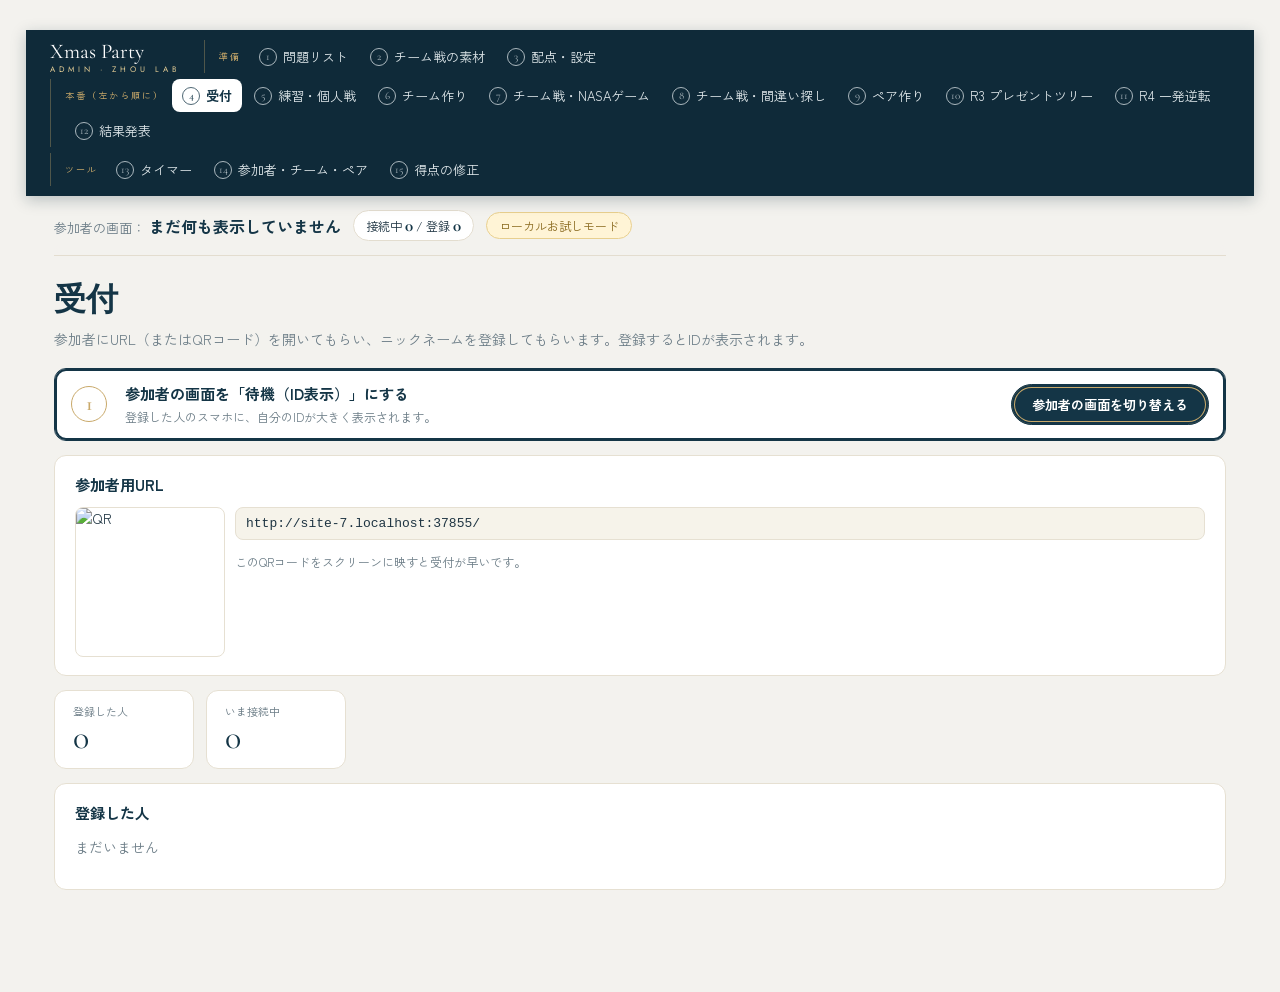
==== commit 343f2b06: "Timer as a stage on everyone's screen, Playfair ID digits, serif/mincho small text, login text updat" ====
--- a/admin.html
+++ b/admin.html
@@ -5,7 +5,7 @@
 <meta name="viewport" content="width=device-width, initial-scale=1">
 <meta name="robots" content="noindex">
 <title>管理者 | Zhou Lab Xmas Party</title>
-<link rel="preconnect" href="https://fonts.googleapis.com"><link rel="preconnect" href="https://fonts.gstatic.com" crossorigin><link href="https://fonts.googleapis.com/css2?family=Cormorant+Garamond:ital,wght@0,500;0,600;1,500;1,600&family=Jost:wght@400;500&family=Zen+Kaku+Gothic+New:wght@400;500;700&display=swap" rel="stylesheet">
+<link rel="preconnect" href="https://fonts.googleapis.com"><link rel="preconnect" href="https://fonts.gstatic.com" crossorigin><link href="https://fonts.googleapis.com/css2?family=Cormorant+Garamond:ital,wght@0,500;0,600;0,700;1,500;1,600&family=Playfair+Display:wght@500;600;700&family=Zen+Old+Mincho:wght@400;500;700&family=Jost:wght@400;500&family=Zen+Kaku+Gothic+New:wght@400;500;700&display=swap" rel="stylesheet">
 <link rel="stylesheet" href="style.css">
 </head>
 <body class="admin">
--- a/style.css
+++ b/style.css
@@ -15,7 +15,8 @@
 svg { display: block; }
 
 /* =================== 参加者 =================== */
-body.player { background: #dde3e6; min-height: 100dvh; }
+body.player { background: #dde3e6; min-height: 100dvh;
+  --sans: "Cormorant Garamond", "Zen Old Mincho", serif; --jp: "Zen Old Mincho", "Shippori Mincho", "Hiragino Mincho ProN", serif; --num: "Playfair Display", "Cormorant Garamond", serif; }
 .stage { position: relative; max-width: 460px; min-height: 100dvh; margin: 0 auto; overflow: hidden; isolation: isolate;
   background: linear-gradient(180deg, #0f2a39 0%, #143546 30%, #2a5465 48%, #8aa3ad 64%, #dfe5e7 80%, #f5f5f3 100%) 0 0 / 100% 100dvh no-repeat, #f5f5f3; }
 @media (min-width: 620px) {
@@ -42,8 +43,10 @@
 
 /* ヘッダー */
 .top { display: flex; align-items: center; gap: 10px; color: #fff; }
-.idc { width: 44px; height: 44px; border-radius: 50%; border: 1px solid var(--gold); display: flex; flex-direction: column; align-items: center; justify-content: center; font-family: var(--serif); font-size: 20px; line-height: 1; flex: none; }
-.idc small { font-family: var(--sans); font-size: 7px; letter-spacing: 2px; color: var(--gold2); margin-bottom: 1px; }
+.idc { width: 60px; height: 60px; border-radius: 50%; background: radial-gradient(circle at 35% 30%, #f3e2b6, #c9a96a 70%); color: var(--deep);
+  box-shadow: 0 0 0 2px var(--deep), 0 0 0 3px var(--gold2), 0 6px 16px rgba(0, 0, 0, .35); display: flex; flex-direction: column; align-items: center; justify-content: center;
+  font-family: var(--num); font-size: 25px; font-weight: 700; line-height: .95; flex: none; font-variant-numeric: lining-nums; }
+.idc small { font-family: var(--sans); font-size: 8px; letter-spacing: 2px; color: var(--navy); margin-bottom: 1px; font-weight: 500; }
 .top .nm { font-size: 14px; letter-spacing: .08em; overflow: hidden; text-overflow: ellipsis; white-space: nowrap; }
 .top .vs { font-family: var(--serif); font-style: italic; color: var(--gold2); margin: 0 3px; }
 .tag { display: inline-block; border: 1px solid var(--gold); color: var(--gold2); font-family: var(--sans); font-size: 9px; letter-spacing: 2px; padding: 1px 6px; margin-left: 6px; vertical-align: 2px; }
@@ -84,6 +87,27 @@
 .relogin input { flex: 1; border: 1px solid var(--line); border-radius: 999px; padding: 8px 14px; background: #fff; text-align: center; outline: none; }
 .relogin button { border: 1px solid var(--gold); background: #fff; color: var(--navy); border-radius: 999px; padding: 0 18px; font-family: var(--sans); letter-spacing: 2px; cursor: pointer; }
 
+/* 言語切替 */
+.langs { display: flex; justify-content: flex-end; gap: 4px; margin-top: 8px; }
+.langs button { background: transparent; border: 1px solid rgba(201, 169, 106, .45); color: #dbe5ea; border-radius: 999px; padding: 2px 10px; font-size: 10px; letter-spacing: .1em; cursor: pointer; font-family: var(--sans); }
+.langs button.on { background: var(--gold); border-color: var(--gold); color: var(--deep); }
+.langs.entry { margin: 0 0 -20px; }
+/* 締め切りタイマー（分単位） */
+.cd { margin: -4px 0 14px; color: #fff; }
+.cdt { display: flex; align-items: baseline; justify-content: center; gap: 10px; }
+.cdt span { display: flex; align-items: center; gap: 5px; font-family: var(--sans); font-size: 11px; letter-spacing: 3px; color: var(--gold2); text-transform: uppercase; }
+.cdt svg { width: 13px; height: 13px; }
+.cdt b { font-family: var(--serif); font-size: 40px; font-weight: 500; line-height: 1; letter-spacing: .02em; }
+.cdbar { height: 2px; background: rgba(255, 255, 255, .18); margin-top: 8px; border-radius: 2px; overflow: hidden; }
+.cdbar i { display: block; height: 100%; background: linear-gradient(90deg, var(--gold), var(--gold2)); transition: width .25s linear; }
+/* ルール */
+.rules { background: rgba(251, 250, 247, .94); border: 1px solid var(--line); border-radius: 12px; color: var(--ink); box-shadow: 0 8px 20px rgba(10, 30, 45, .14); overflow: hidden; }
+.rules .rh { width: 100%; display: flex; align-items: center; gap: 8px; background: none; border: 0; padding: 10px 14px; cursor: pointer; font-family: var(--sans); letter-spacing: 3px; font-size: 11px; color: var(--navy); text-transform: uppercase; }
+.rules .rh svg { width: 14px; height: 14px; color: var(--gold); }
+.rules .rh i { margin-left: auto; font-style: normal; font-size: 16px; color: var(--gold); }
+.rules ol { margin: 0; padding: 0 16px 12px 34px; font-size: 12.5px; line-height: 1.75; letter-spacing: .03em; }
+.rules ol li::marker { color: var(--gold); font-family: var(--serif); }
+
 /* 待機 */
 .waiting { text-align: center; color: var(--navy); }
 .waiting .dm { display: flex; justify-content: center; gap: 18px; margin-bottom: 12px; }
@@ -99,7 +123,7 @@
 .wreath-in { position: absolute; inset: 0; display: flex; flex-direction: column; align-items: center; justify-content: center; text-align: center; color: #fff; }
 .wreath-in .lbl { color: var(--gold2); letter-spacing: 4px; font-size: 9px; }
 .wreath-in .big { font-family: var(--serif); font-size: 64px; line-height: 1; font-weight: 500; }
-.wreath-in .big.xl { font-size: 96px; color: var(--gold2); }
+.wreath-in .big.xl { font-family: var(--num); font-weight: 600; font-size: 84px; color: var(--gold2); font-variant-numeric: lining-nums; }
 .wreath-in em { font-family: var(--serif); font-size: 34px; }
 
 /* エントリー */
@@ -197,9 +221,10 @@
 .ans { position: absolute; transform: translate(-50%, -50%); border: 2px dashed #2e9e7a; border-radius: 50%; }
 
 /* プレゼントツリー */
-.turnline { text-align: center; color: #fff; font-size: 12px; letter-spacing: .2em; margin: -6px 0 8px; }
-.turnline b { font-family: var(--sans); letter-spacing: 4px; color: var(--gold2); font-weight: 500; }
-.turnline .tm { font-family: var(--serif); font-size: 16px; margin-left: 6px; }
+.turnline { display: flex; align-items: center; justify-content: center; gap: 10px; color: #e5edf0; font-size: 12px; letter-spacing: .12em; margin: -4px 0 10px; flex-wrap: wrap; }
+.turnline b { font-family: var(--sans); font-size: 11px; letter-spacing: 3px; font-weight: 500; border: 1px solid rgba(255,255,255,.4); border-radius: 999px; padding: 3px 12px; text-transform: uppercase; }
+.turnline.me b { background: var(--gold); border-color: var(--gold); color: var(--deep); }
+.turnline.me span { color: #fff; font-weight: 500; }
 .lastline { text-align: center; color: #e5edf0; font-size: 11px; letter-spacing: .15em; margin-bottom: 8px; }
 .tree { display: flex; flex-direction: column; align-items: center; gap: 8px; margin: 4px 0 6px; }
 .tree .star { color: var(--gold2); font-size: 22px; line-height: 1; margin-bottom: -2px; text-shadow: 0 0 10px var(--gold); }
@@ -239,20 +264,63 @@
 .inline .field { flex: 1; }
 .inline .btn { width: auto; padding: 11px 22px 9px; margin: 0; font-size: 13px; letter-spacing: 4px; }
 
+/* 小さい文字（セリフ＋明朝で全体に合わせる） */
+body.player .eyebrow { font-size: 13px; font-weight: 600; letter-spacing: .32em; }
+body.player .sub { font-size: 13px; letter-spacing: .14em; }
+body.player .lbl { font-size: 12px; font-weight: 700; letter-spacing: .25em; }
+body.player .btn { font-size: 21px; font-weight: 600; letter-spacing: .3em; }
+body.player .btn small { font-size: 11.5px; letter-spacing: .12em; }
+body.player .waiting .en { font-size: 16px; font-weight: 600; letter-spacing: .32em; }
+body.player .waiting .jp { font-size: 12px; letter-spacing: .12em; }
+body.player .stamp { font-size: 15px; font-weight: 600; letter-spacing: .25em; }
+body.player .chip { font-size: 13px; letter-spacing: .06em; }
+body.player .note { font-size: 13px; letter-spacing: .1em; }
+body.player .link { font-size: 12.5px; letter-spacing: .06em; }
+body.player .entry-jp { font-size: 14px; letter-spacing: .25em; font-weight: 500; }
+body.player .tag { font-size: 11px; font-weight: 700; letter-spacing: .15em; }
+body.player .sc small, body.player .idc small { font-size: 10px; font-weight: 700; letter-spacing: .2em; }
+body.player .langs button { font-size: 12.5px; font-weight: 600; padding: 2px 11px; }
+body.player .rules .rh { font-size: 14px; font-weight: 700; letter-spacing: .2em; }
+body.player .rules ol { font-size: 13.5px; line-height: 1.8; }
+body.player .quick button { font-size: 13px; font-weight: 700; letter-spacing: .15em; }
+body.player .meta .t, body.player .cdt span { font-size: 13px; font-weight: 700; letter-spacing: .2em; }
+body.player .turnline { font-size: 13px; } body.player .turnline b { font-size: 13px; font-weight: 700; letter-spacing: .15em; }
+body.player .lastline { font-size: 12.5px; }
+body.player .ring .rn small, body.player .ornament-in .p small { font-size: 10px; font-weight: 700; letter-spacing: .25em; }
+body.player .ox .cap { font-size: 11px; font-weight: 700; letter-spacing: .25em; }
+body.player .tile .nm { font-size: 12px; }
+body.player .zooms button { font-size: 13px; font-weight: 600; }
+body.player .ptable .pr { font-size: 14px; } body.player .ptable .turn { font-size: 10px; font-weight: 700; }
+body.player .mem li { font-size: 15px; }
+body.player .field input { font-family: var(--jp); }
+body.player .top .nm { font-size: 15px; }
+/* タイマー画面 */
+.bigtimer { margin-top: 40px; display: flex; justify-content: center; }
+.bigtimer .tring { position: relative; width: min(84vw, 340px); aspect-ratio: 1; }
+.bigtimer svg { width: 100%; height: 100%; transform: rotate(-90deg); overflow: visible; }
+.bigtimer .tarc { transition: stroke-dashoffset .25s linear; }
+.bigtimer .tin { position: absolute; inset: 0; display: flex; flex-direction: column; align-items: center; justify-content: center; color: #fff; }
+.bigtimer .tnum { font-family: var(--num); font-size: 84px; font-weight: 500; line-height: 1; font-variant-numeric: lining-nums tabular-nums; }
+.bigtimer .tst { font-family: var(--sans); font-size: 14px; font-weight: 700; letter-spacing: .4em; color: var(--gold2); margin-top: 12px; }
+.bigtimer.end .tnum { font-family: var(--serif); font-style: italic; font-size: 58px; color: var(--gold2); animation: blink2 1s steps(2) infinite; }
+.bigtimer.pause .tnum { opacity: .6; }
+@keyframes blink2 { 50% { opacity: .35; } }
+
 /* =================== 管理者 =================== */
 body.admin { background: #f3f2ee; min-height: 100vh; font-size: 14px; }
-.adm { display: grid; grid-template-columns: 250px 1fr; min-height: 100vh; }
-.side { background: var(--deep); color: #fff; padding: 18px 12px; position: sticky; top: 0; height: 100vh; overflow-y: auto; }
-.side .brand { font-family: var(--serif); font-size: 22px; padding: 0 10px; }
-.side .brand small { display: block; font-family: var(--sans); font-size: 9px; letter-spacing: 4px; color: var(--gold2); }
-.side .grp { font-family: var(--sans); font-size: 10px; letter-spacing: 3px; color: var(--gold); margin: 20px 10px 6px; }
-.nav { display: flex; align-items: center; gap: 10px; width: 100%; border: 0; background: none; color: #dfe7ea; padding: 9px 10px; border-radius: 8px; cursor: pointer; text-align: left; font-size: 14px; }
-.nav:hover { background: #ffffff12; }
+.adm { display: block; min-height: 100vh; }
+.side { position: sticky; top: 0; z-index: 10; background: var(--deep); color: #fff; padding: 10px 24px; display: flex; flex-wrap: wrap; align-items: center; gap: 6px 18px; box-shadow: 0 4px 14px rgba(15, 42, 57, .25); }
+.side .brand { font-family: var(--serif); font-size: 21px; line-height: 1; margin-right: 6px; }
+.side .brand small { display: block; font-family: var(--sans); font-size: 8px; letter-spacing: 4px; color: var(--gold2); margin-top: 3px; }
+.tg { display: flex; align-items: center; gap: 2px; flex-wrap: wrap; padding-left: 14px; border-left: 1px solid rgba(201, 169, 106, .35); }
+.side .grp { font-family: var(--sans); font-size: 9px; letter-spacing: 2px; color: var(--gold); margin-right: 6px; white-space: nowrap; }
+.nav { display: inline-flex; align-items: center; gap: 6px; border: 0; background: none; color: #dfe7ea; padding: 7px 10px; border-radius: 8px; cursor: pointer; font-size: 13px; white-space: nowrap; }
+.nav:hover { background: #ffffff14; }
 .nav.on { background: #fff; color: var(--navy); font-weight: 700; }
-.nav .n { width: 22px; height: 22px; border-radius: 50%; border: 1px solid currentColor; font-family: var(--serif); font-size: 13px; display: flex; align-items: center; justify-content: center; flex: none; opacity: .8; }
-.nav .live { margin-left: auto; font-size: 9px; letter-spacing: 1px; background: var(--gold); color: var(--navy); border-radius: 999px; padding: 1px 7px; font-weight: 700; }
-.main { padding: 0 28px 60px; min-width: 0; }
-.status { position: sticky; top: 0; z-index: 5; background: #f3f2eeee; backdrop-filter: blur(6px); display: flex; align-items: center; gap: 12px; padding: 14px 0; border-bottom: 1px solid #e3ddcf; flex-wrap: wrap; }
+.nav .n { width: 18px; height: 18px; border-radius: 50%; border: 1px solid currentColor; font-family: var(--serif); font-size: 11px; display: flex; align-items: center; justify-content: center; flex: none; opacity: .75; }
+.nav .live { font-size: 8px; letter-spacing: 1px; background: var(--gold); color: var(--navy); border-radius: 999px; padding: 1px 6px; font-weight: 700; }
+.main { padding: 0 28px 60px; min-width: 0; max-width: 1280px; margin: 0 auto; }
+.status { position: relative; z-index: 5; background: #f3f2eeee; backdrop-filter: blur(6px); display: flex; align-items: center; gap: 12px; padding: 14px 0; border-bottom: 1px solid #e3ddcf; flex-wrap: wrap; }
 .status .now { font-size: 13px; color: var(--ink2); }
 .status .now b { color: var(--navy); font-size: 16px; margin-left: 4px; }
 .status .pill { background: #fff; border: 1px solid #e3ddcf; border-radius: 999px; padding: 4px 12px; font-size: 12px; }
@@ -316,13 +384,10 @@
 .chk { display: inline-flex; align-items: center; gap: 8px; cursor: pointer; }
 .chk input { width: 18px; height: 18px; accent-color: var(--navy); }
 @media (max-width: 860px) {
-  .adm { grid-template-columns: 1fr; }
-  .side { position: sticky; top: 0; z-index: 10; height: auto; padding: 8px; display: flex; gap: 4px; overflow-x: auto; white-space: nowrap; align-items: center; }
-  .side .brand, .side .grp { display: none; }
-  .nav { width: auto; padding: 7px 10px; font-size: 13px; flex: none; }
-  .nav .n { width: 18px; height: 18px; font-size: 11px; }
+  .side { flex-wrap: nowrap; overflow-x: auto; padding: 8px 10px; gap: 4px 10px; }
+  .side .brand { display: none; }
+  .tg { flex-wrap: nowrap; padding-left: 8px; }
   .main { padding: 0 12px 60px; }
-  .status { top: 46px; }
   .step { grid-template-columns: 34px 1fr; }
   .step .sa { grid-column: 1 / -1; justify-content: flex-start; }
   .page-h { font-size: 26px; }
